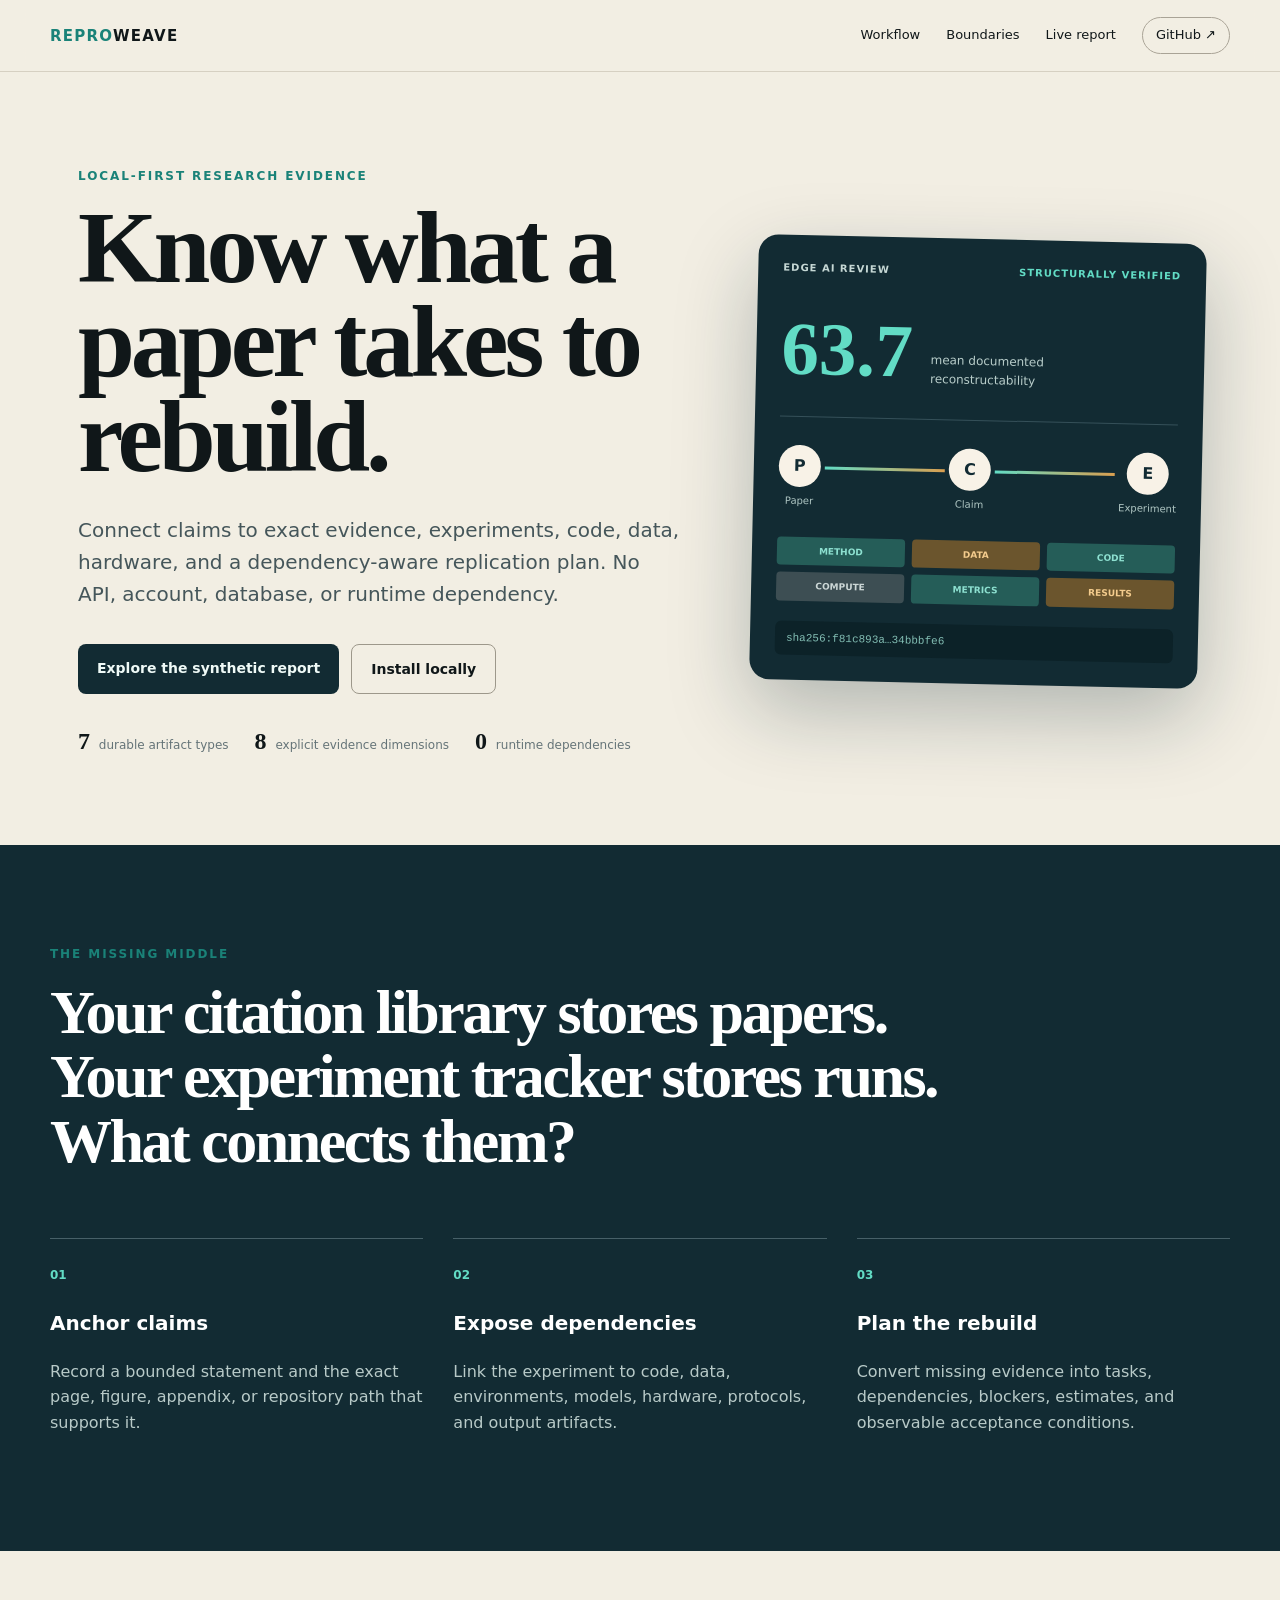
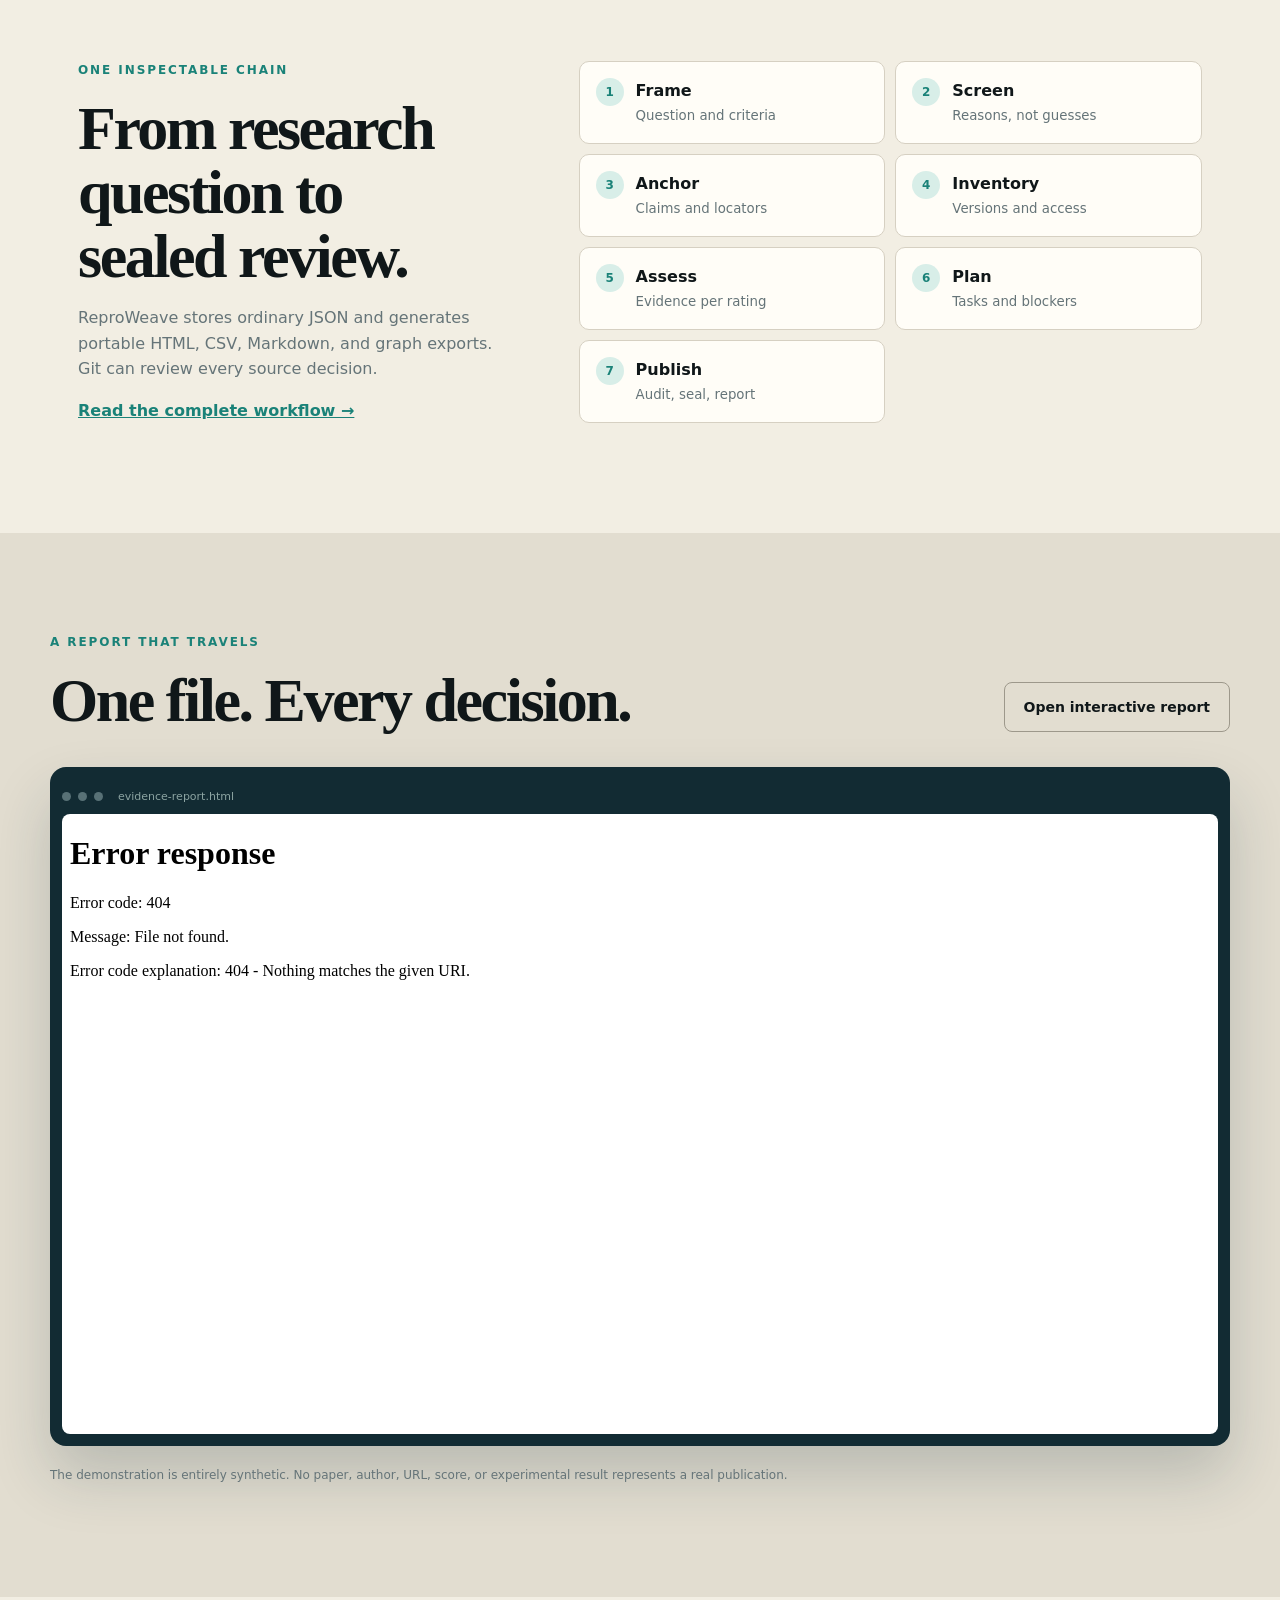
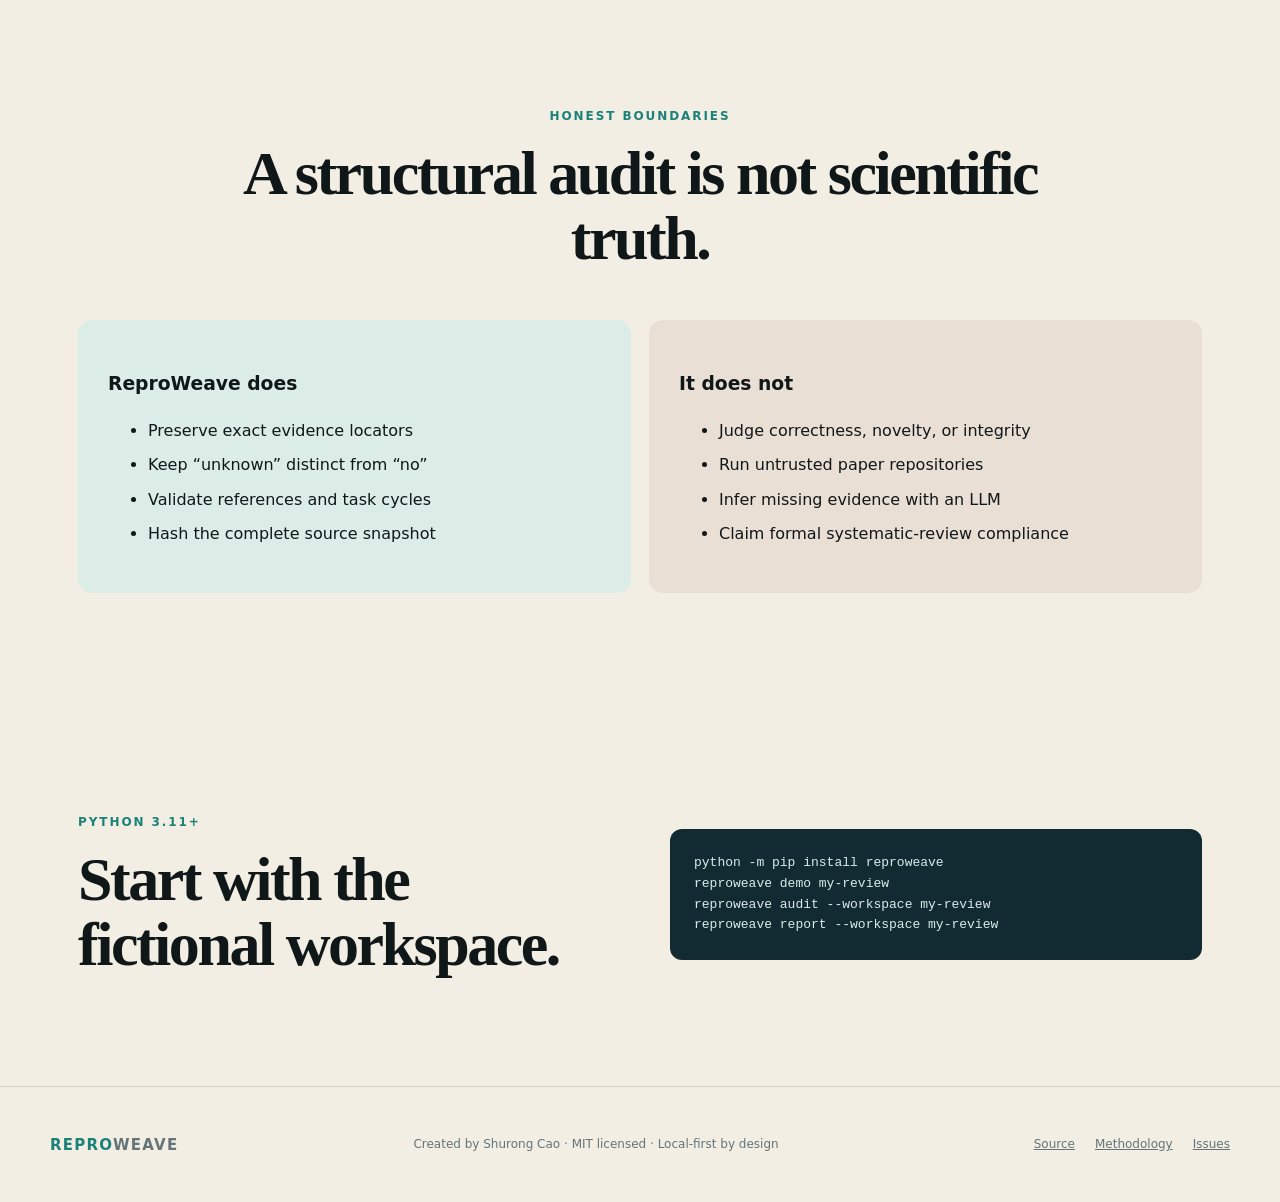
==== site/index.html @ 66b80531 "feat: launch auditable paper-to-replication toolkit" ====
<!doctype html>
<html lang="en">
<head>
  <meta charset="utf-8">
  <meta name="viewport" content="width=device-width, initial-scale=1">
  <meta name="description" content="ReproWeave turns engineering and AI papers into auditable evidence maps and executable replication plans, locally and without an API.">
  <meta property="og:title" content="ReproWeave">
  <meta property="og:description" content="From saved papers to reviewable replication decisions.">
  <meta property="og:type" content="website">
  <meta property="og:url" content="https://caoshurong.github.io/reproweave/">
  <title>ReproWeave · Auditable paper-to-replication workflows</title>
  <link rel="stylesheet" href="styles.css">
</head>
<body>
  <header class="nav">
    <a class="logo" href="#"><span>REPRO</span>WEAVE</a>
    <nav>
      <a href="#workflow">Workflow</a>
      <a href="#boundary">Boundaries</a>
      <a href="demo/evidence-report.html">Live report</a>
      <a class="nav-cta" href="https://github.com/CAOShurong/reproweave">GitHub ↗</a>
    </nav>
  </header>
  <main>
    <section class="hero">
      <div class="hero-copy">
        <p class="eyebrow">Local-first research evidence</p>
        <h1>Know what a paper takes to rebuild.</h1>
        <p class="lede">Connect claims to exact evidence, experiments, code, data, hardware, and a
        dependency-aware replication plan. No API, account, database, or runtime dependency.</p>
        <div class="actions">
          <a class="button primary" href="demo/evidence-report.html">Explore the synthetic report</a>
          <a class="button secondary" href="https://github.com/CAOShurong/reproweave#quick-start">Install locally</a>
        </div>
        <div class="facts">
          <span><b>7</b> durable artifact types</span>
          <span><b>8</b> explicit evidence dimensions</span>
          <span><b>0</b> runtime dependencies</span>
        </div>
      </div>
      <div class="weave-card" aria-label="Evidence graph illustration">
        <div class="card-top"><span>EDGE AI REVIEW</span><i>STRUCTURALLY VERIFIED</i></div>
        <div class="score-row"><strong>63.7</strong><span>mean documented<br>reconstructability</span></div>
        <div class="thread">
          <div><b>P</b><span>Paper</span></div><em></em>
          <div><b>C</b><span>Claim</span></div><em></em>
          <div><b>E</b><span>Experiment</span></div>
        </div>
        <div class="mini-grid">
          <span class="yes">METHOD</span><span class="partial">DATA</span>
          <span class="yes">CODE</span><span class="unknown">COMPUTE</span>
          <span class="yes">METRICS</span><span class="partial">RESULTS</span>
        </div>
        <div class="seal">sha256:f81c893a…34bbbfe6</div>
      </div>
    </section>

    <section class="problem">
      <p class="eyebrow">The missing middle</p>
      <h2>Your citation library stores papers. Your experiment tracker stores runs. What connects them?</h2>
      <div class="problem-grid">
        <article><span>01</span><h3>Anchor claims</h3><p>Record a bounded statement and the exact
        page, figure, appendix, or repository path that supports it.</p></article>
        <article><span>02</span><h3>Expose dependencies</h3><p>Link the experiment to code, data,
        environments, models, hardware, protocols, and output artifacts.</p></article>
        <article><span>03</span><h3>Plan the rebuild</h3><p>Convert missing evidence into tasks,
        dependencies, blockers, estimates, and observable acceptance conditions.</p></article>
      </div>
    </section>

    <section id="workflow" class="workflow">
      <div>
        <p class="eyebrow">One inspectable chain</p>
        <h2>From research question to sealed review.</h2>
        <p>ReproWeave stores ordinary JSON and generates portable HTML, CSV, Markdown, and graph
        exports. Git can review every source decision.</p>
        <a class="text-link" href="https://github.com/CAOShurong/reproweave/blob/main/docs/workflow.md">Read the complete workflow →</a>
      </div>
      <ol>
        <li><span>1</span><b>Frame</b><small>Question and criteria</small></li>
        <li><span>2</span><b>Screen</b><small>Reasons, not guesses</small></li>
        <li><span>3</span><b>Anchor</b><small>Claims and locators</small></li>
        <li><span>4</span><b>Inventory</b><small>Versions and access</small></li>
        <li><span>5</span><b>Assess</b><small>Evidence per rating</small></li>
        <li><span>6</span><b>Plan</b><small>Tasks and blockers</small></li>
        <li><span>7</span><b>Publish</b><small>Audit, seal, report</small></li>
      </ol>
    </section>

    <section class="report-preview">
      <div class="preview-head">
        <div><p class="eyebrow">A report that travels</p><h2>One file. Every decision.</h2></div>
        <a class="button secondary" href="demo/evidence-report.html">Open interactive report</a>
      </div>
      <div class="preview-window">
        <div class="window-bar"><i></i><i></i><i></i><span>evidence-report.html</span></div>
        <iframe src="demo/evidence-report.html" title="ReproWeave synthetic evidence report" loading="lazy"></iframe>
      </div>
      <p class="synthetic">The demonstration is entirely synthetic. No paper, author, URL, score,
      or experimental result represents a real publication.</p>
    </section>

    <section id="boundary" class="boundary">
      <p class="eyebrow">Honest boundaries</p>
      <h2>A structural audit is not scientific truth.</h2>
      <div class="boundary-grid">
        <div class="does">
          <h3>ReproWeave does</h3>
          <ul>
            <li>Preserve exact evidence locators</li>
            <li>Keep “unknown” distinct from “no”</li>
            <li>Validate references and task cycles</li>
            <li>Hash the complete source snapshot</li>
          </ul>
        </div>
        <div class="does-not">
          <h3>It does not</h3>
          <ul>
            <li>Judge correctness, novelty, or integrity</li>
            <li>Run untrusted paper repositories</li>
            <li>Infer missing evidence with an LLM</li>
            <li>Claim formal systematic-review compliance</li>
          </ul>
        </div>
      </div>
    </section>

    <section class="install">
      <div><p class="eyebrow">Python 3.11+</p><h2>Start with the fictional workspace.</h2></div>
      <pre><code>python -m pip install reproweave
reproweave demo my-review
reproweave audit --workspace my-review
reproweave report --workspace my-review</code></pre>
    </section>
  </main>
  <footer>
    <div class="logo"><span>REPRO</span>WEAVE</div>
    <p>Created by Shurong Cao · MIT licensed · Local-first by design</p>
    <div><a href="https://github.com/CAOShurong/reproweave">Source</a><a href="https://github.com/CAOShurong/reproweave/blob/main/docs/methodology.md">Methodology</a><a href="https://github.com/CAOShurong/reproweave/issues">Issues</a></div>
  </footer>
</body>
</html>
---- site/styles.css ----
:root {
  --ink: #101719;
  --navy: #122b33;
  --teal: #1a8278;
  --mint: #62dcc5;
  --paper: #f2eee3;
  --panel: #fffdf7;
  --amber: #d99f50;
  --muted: #657478;
  --line: #d6d0c2;
}

* { box-sizing: border-box; }
html { scroll-behavior: smooth; }
body { margin: 0; color: var(--ink); background: var(--paper); font: 16px/1.6 Inter, ui-sans-serif, system-ui, -apple-system, Segoe UI, sans-serif; }
a { color: inherit; }
.nav { height: 72px; padding: 0 max(28px, calc((100vw - 1180px) / 2)); display: flex; align-items: center; justify-content: space-between; border-bottom: 1px solid var(--line); background: rgba(242,238,227,.92); backdrop-filter: blur(12px); position: sticky; top: 0; z-index: 10; }
.logo { font-size: 15px; font-weight: 900; letter-spacing: .08em; text-decoration: none; }
.logo span { color: var(--teal); }
.nav nav { display: flex; gap: 26px; align-items: center; }
.nav nav a { font-size: 13px; text-decoration: none; }
.nav-cta { border: 1px solid #a9a396; border-radius: 99px; padding: 7px 13px; }
main { overflow: hidden; }
.hero { min-height: 700px; max-width: 1180px; margin: auto; padding: 95px 28px 90px; display: grid; grid-template-columns: 1.15fr .85fr; gap: 70px; align-items: center; }
.eyebrow { margin: 0 0 15px; color: var(--teal); font-size: 12px; font-weight: 900; letter-spacing: .16em; text-transform: uppercase; }
h1, h2 { font-family: Georgia, serif; letter-spacing: -.04em; }
h1 { font-size: clamp(60px, 8vw, 103px); line-height: .92; margin: 0 0 30px; }
h2 { font-size: clamp(38px, 5vw, 62px); line-height: 1.04; margin: 0; }
.lede { color: #45565a; font-size: 20px; max-width: 680px; }
.actions { display: flex; gap: 12px; margin: 34px 0; }
.button { display: inline-block; padding: 13px 19px; border-radius: 8px; text-decoration: none; font-weight: 800; font-size: 14px; }
.primary { background: var(--navy); color: #effaf7; }
.secondary { border: 1px solid #9d988b; }
.facts { display: flex; gap: 26px; color: var(--muted); font-size: 12px; }
.facts b { color: var(--ink); font: 700 24px Georgia, serif; margin-right: 5px; }
.weave-card { background: var(--navy); color: white; padding: 25px; border-radius: 20px; box-shadow: 0 30px 80px rgba(14,41,49,.28); transform: rotate(1.3deg); }
.card-top { display: flex; justify-content: space-between; font-size: 10px; font-weight: 900; letter-spacing: .1em; color: #c6d8d5; }
.card-top i { color: var(--mint); font-style: normal; }
.score-row { display: flex; align-items: end; gap: 18px; padding: 35px 0 30px; border-bottom: 1px solid #355059; }
.score-row strong { font: 700 75px/1 Georgia, serif; color: var(--mint); }
.score-row span { color: #b8cdca; font-size: 12px; }
.thread { display: flex; align-items: center; padding: 28px 0; }
.thread div { text-align: center; }
.thread b { width: 42px; height: 42px; border-radius: 50%; background: #f8f2e7; color: var(--navy); display: grid; place-items: center; margin: auto; }
.thread span { display: block; font-size: 10px; color: #afc6c3; margin-top: 6px; }
.thread em { height: 3px; flex: 1; background: linear-gradient(90deg, var(--mint), var(--amber)); margin: 0 4px 19px; }
.mini-grid { display: grid; grid-template-columns: repeat(3, 1fr); gap: 7px; }
.mini-grid span { padding: 7px; border-radius: 4px; text-align: center; font-size: 9px; font-weight: 900; }
.yes { background: #255d58; color: #8de0d0; }
.partial { background: #6b552d; color: #f4cc8d; }
.unknown { background: #3d4e53; color: #ccd7d6; }
.seal { margin-top: 20px; padding: 11px; background: #0c2228; border-radius: 6px; color: #83beb4; font: 11px ui-monospace, monospace; }
.problem { background: var(--navy); color: white; padding: 100px max(28px, calc((100vw - 1180px) / 2)); }
.problem h2 { max-width: 950px; }
.problem-grid { display: grid; grid-template-columns: repeat(3, 1fr); gap: 30px; margin-top: 65px; }
.problem article { border-top: 1px solid #476068; padding-top: 22px; }
.problem article span { color: var(--mint); font-size: 12px; font-weight: 900; }
.problem article h3 { font-size: 20px; }
.problem article p { color: #b8cac8; }
.workflow, .boundary, .install { max-width: 1180px; margin: auto; padding: 110px 28px; }
.workflow { display: grid; grid-template-columns: .8fr 1.2fr; gap: 85px; }
.workflow p:not(.eyebrow) { color: var(--muted); }
.text-link { color: var(--teal); font-weight: 800; }
.workflow ol { margin: 0; padding: 0; list-style: none; display: grid; grid-template-columns: 1fr 1fr; gap: 10px; }
.workflow li { display: grid; grid-template-columns: 40px 1fr; background: var(--panel); border: 1px solid var(--line); border-radius: 10px; padding: 16px; }
.workflow li span { grid-row: 1 / 3; width: 28px; height: 28px; border-radius: 50%; background: #d8eee8; color: var(--teal); display: grid; place-items: center; font-weight: 900; font-size: 12px; }
.workflow li small { color: var(--muted); }
.report-preview { padding: 100px max(28px, calc((100vw - 1180px) / 2)); background: #e2ddd0; }
.preview-head { display: flex; justify-content: space-between; align-items: end; margin-bottom: 35px; }
.preview-window { background: var(--navy); border-radius: 16px; padding: 12px; box-shadow: 0 30px 60px rgba(23,49,58,.2); }
.window-bar { height: 35px; display: flex; gap: 7px; align-items: center; color: #8ca4a2; font-size: 11px; }
.window-bar i { width: 9px; height: 9px; border-radius: 50%; background: #587176; }
.window-bar span { margin-left: 8px; }
iframe { display: block; width: 100%; height: 620px; border: 0; border-radius: 8px; background: white; }
.synthetic { color: var(--muted); font-size: 12px; margin-top: 20px; }
.boundary { text-align: center; }
.boundary h2 { max-width: 800px; margin: auto; }
.boundary-grid { display: grid; grid-template-columns: 1fr 1fr; gap: 18px; text-align: left; margin-top: 50px; }
.boundary-grid > div { border-radius: 14px; padding: 30px; }
.does { background: #dcece6; }
.does-not { background: #eadfd5; }
.boundary-grid li { margin: 9px 0; }
.install { display: grid; grid-template-columns: 1fr 1fr; gap: 60px; align-items: center; }
pre { margin: 0; padding: 24px; background: var(--navy); color: #d8ebe7; border-radius: 12px; overflow: auto; font-size: 13px; }
footer { padding: 36px max(28px, calc((100vw - 1180px) / 2)); border-top: 1px solid var(--line); display: flex; align-items: center; justify-content: space-between; color: var(--muted); font-size: 12px; }
footer a { margin-left: 20px; }

@media (max-width: 820px) {
  .nav nav a:not(.nav-cta) { display: none; }
  .hero, .workflow, .install { grid-template-columns: 1fr; }
  .hero { padding-top: 65px; }
  .problem-grid, .boundary-grid { grid-template-columns: 1fr; }
  .facts { flex-wrap: wrap; }
  .preview-head { display: block; }
  .preview-head .button { margin-top: 20px; }
  iframe { height: 480px; }
  footer { display: block; }
  footer div:last-child { margin-top: 15px; }
  footer a { margin: 0 20px 0 0; }
}

@media (prefers-reduced-motion: reduce) {
  html { scroll-behavior: auto; }
  .weave-card { transform: none; }
}
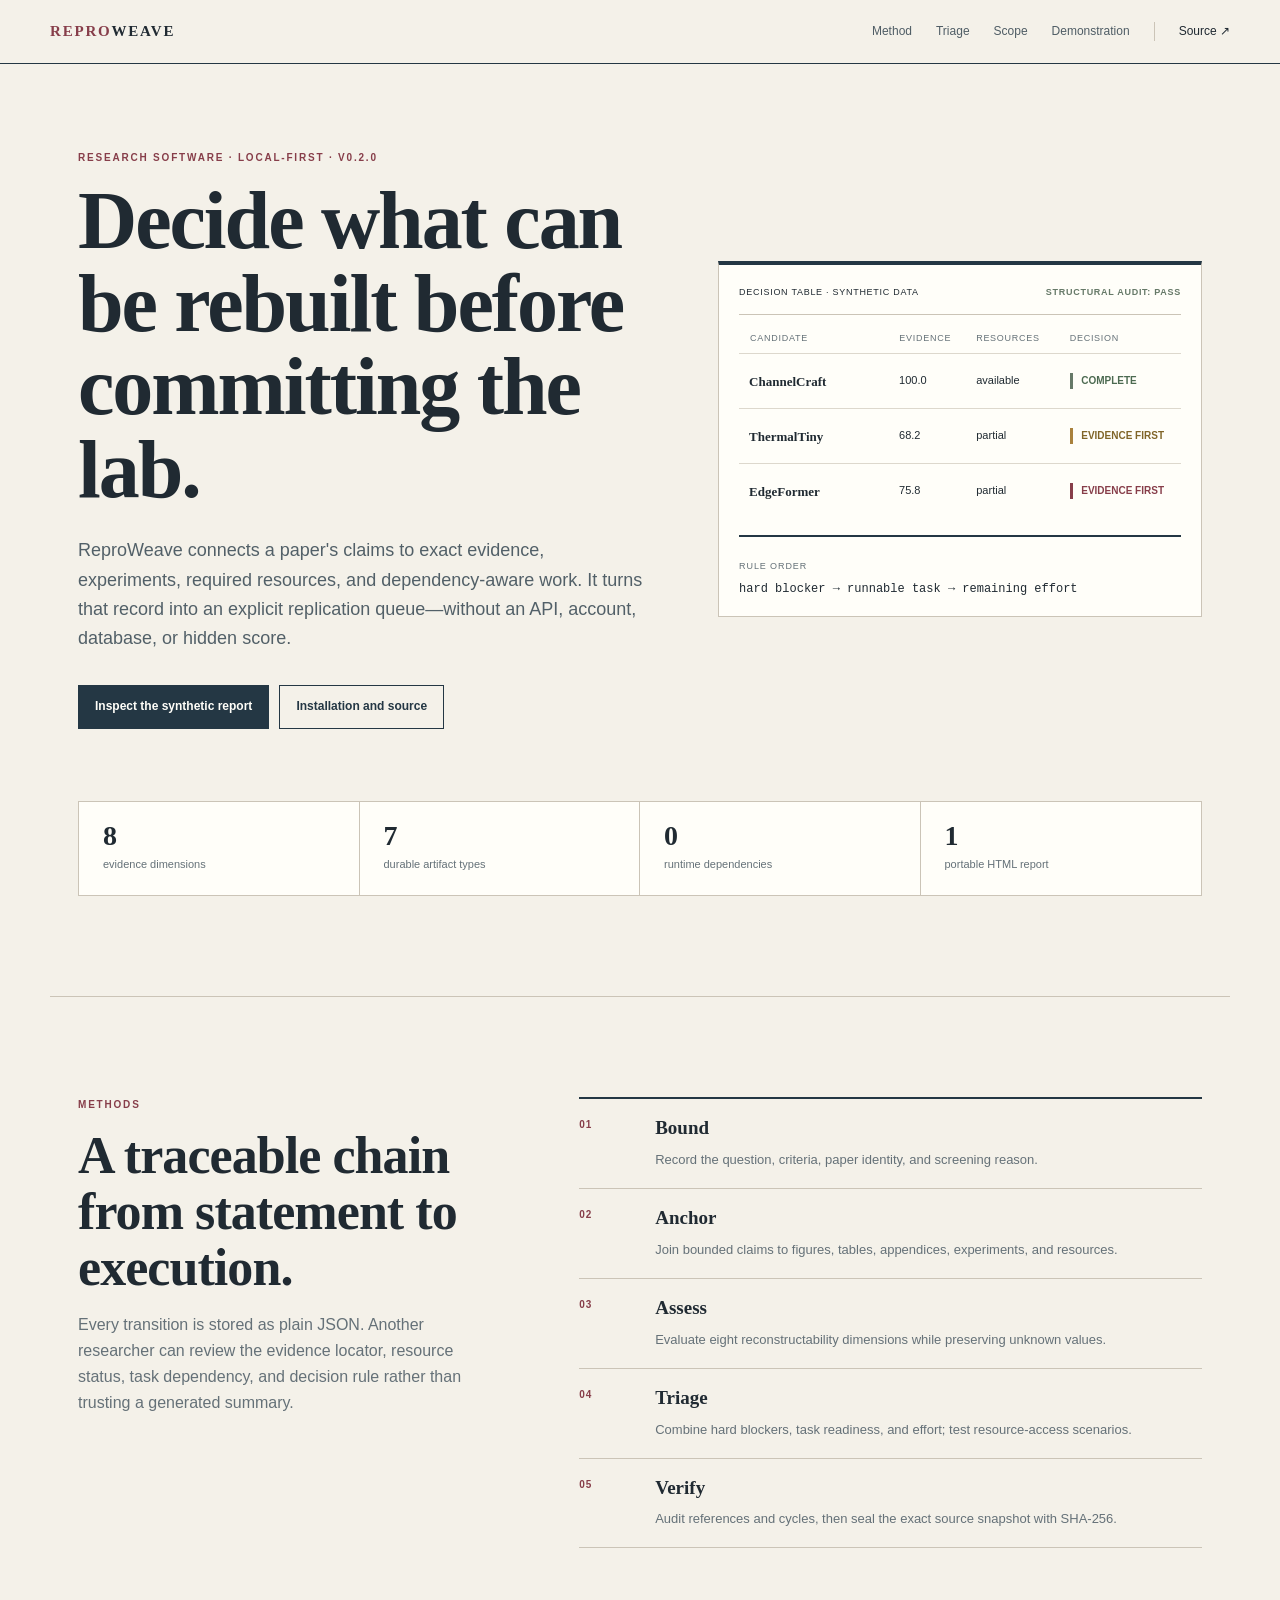
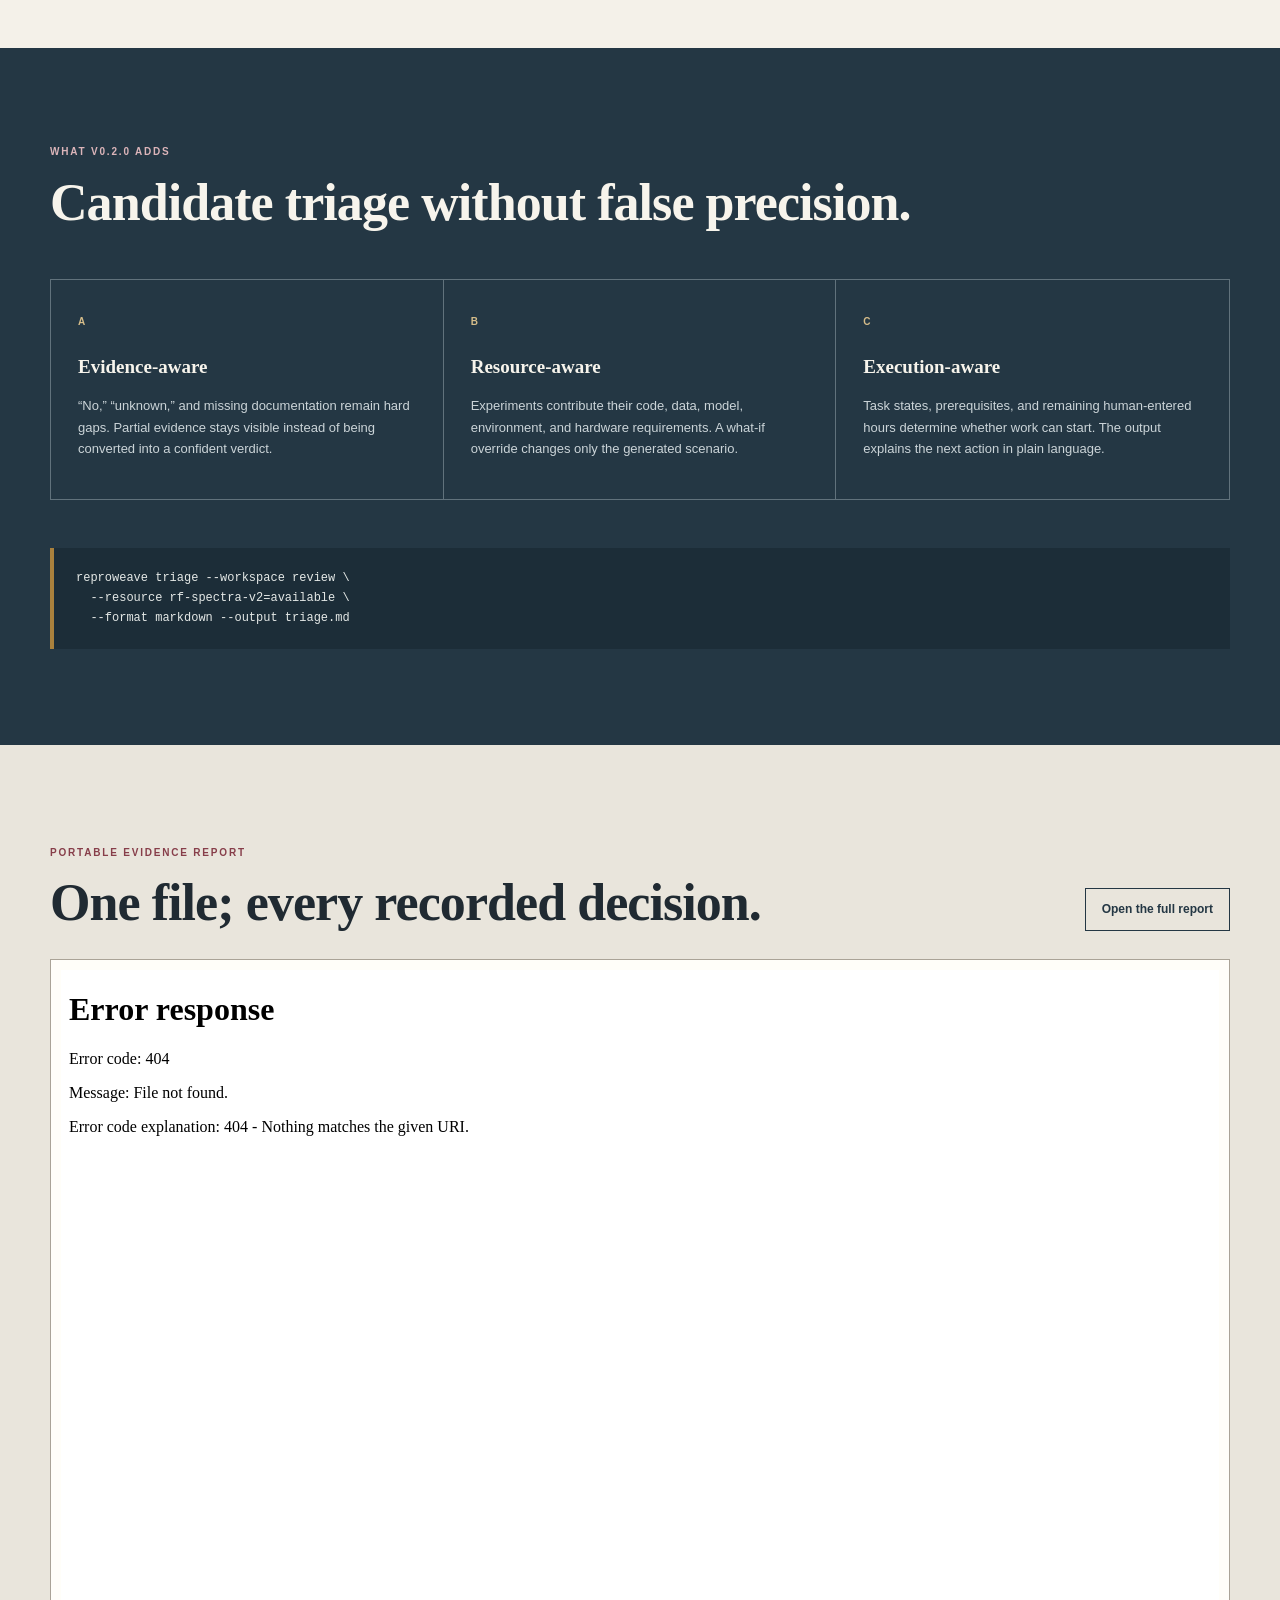
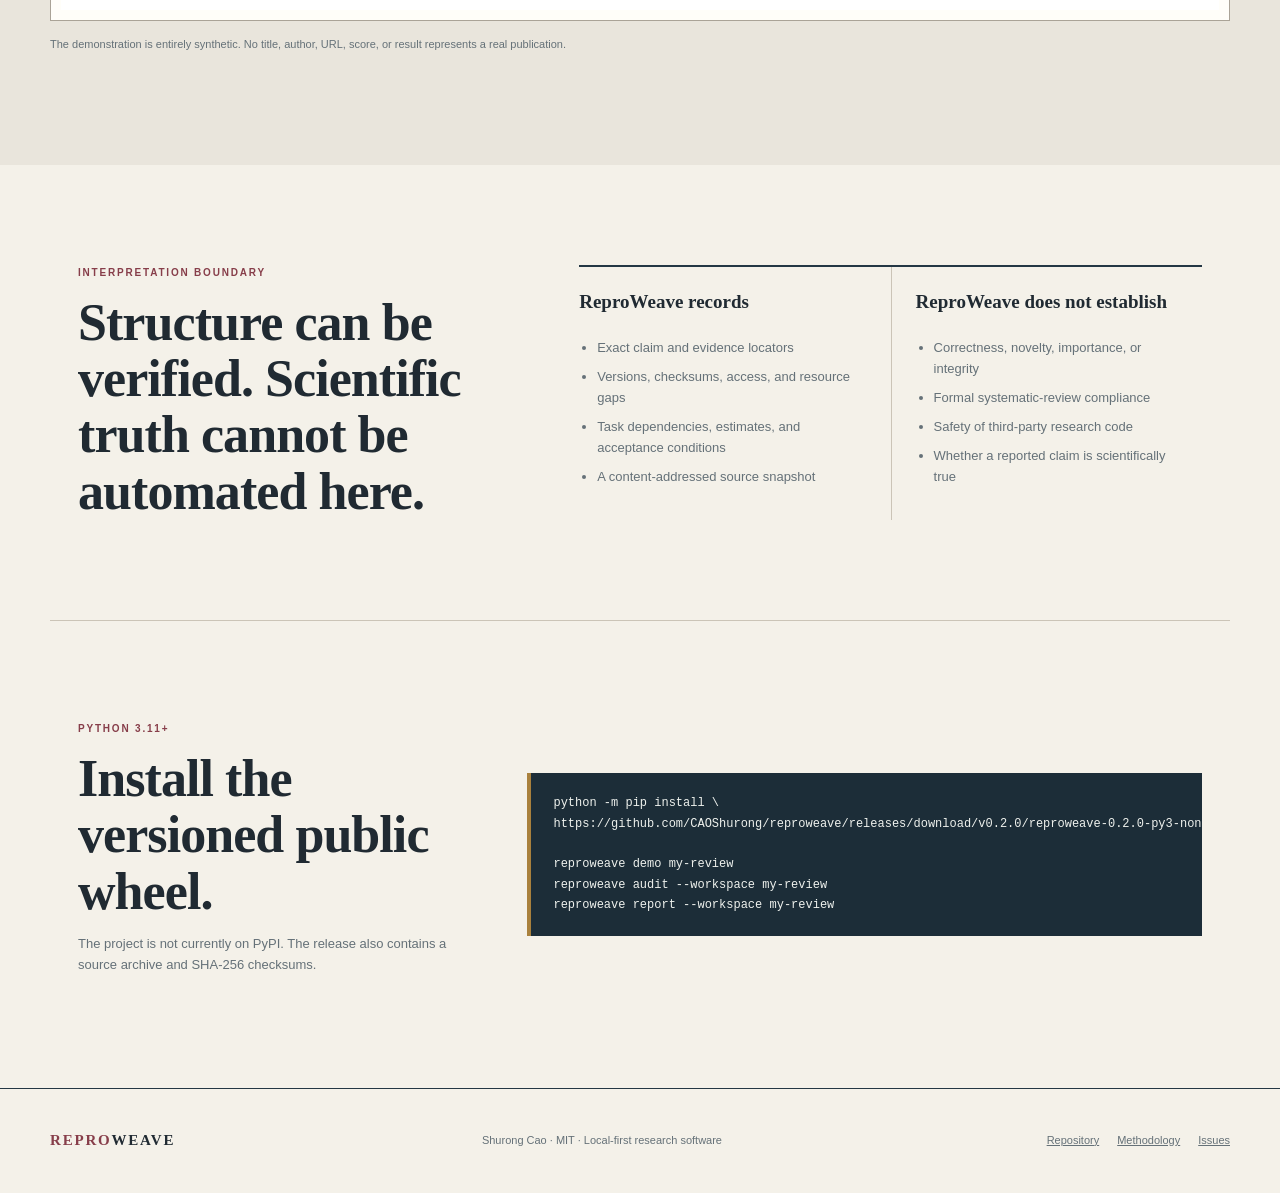
==== commit 16b397fb: "feat: add resource-aware replication triage" ====
--- a/site/index.html
+++ b/site/index.html
@@ -3,140 +3,168 @@
 <head>
   <meta charset="utf-8">
   <meta name="viewport" content="width=device-width, initial-scale=1">
-  <meta name="description" content="ReproWeave turns engineering and AI papers into auditable evidence maps and executable replication plans, locally and without an API.">
+  <meta name="description" content="ReproWeave turns selected engineering and AI papers into auditable replication decisions, locally and without an API.">
   <meta property="og:title" content="ReproWeave">
-  <meta property="og:description" content="From saved papers to reviewable replication decisions.">
+  <meta property="og:description" content="Decide what can be rebuilt before committing the lab.">
   <meta property="og:type" content="website">
   <meta property="og:url" content="https://caoshurong.github.io/reproweave/">
-  <title>ReproWeave · Auditable paper-to-replication workflows</title>
+  <title>ReproWeave · Evidence-to-execution for replication work</title>
   <link rel="stylesheet" href="styles.css">
 </head>
 <body>
   <header class="nav">
-    <a class="logo" href="#"><span>REPRO</span>WEAVE</a>
-    <nav>
-      <a href="#workflow">Workflow</a>
-      <a href="#boundary">Boundaries</a>
-      <a href="demo/evidence-report.html">Live report</a>
-      <a class="nav-cta" href="https://github.com/CAOShurong/reproweave">GitHub ↗</a>
+    <a class="wordmark" href="#"><span>REPRO</span>WEAVE</a>
+    <nav aria-label="Primary navigation">
+      <a href="#method">Method</a>
+      <a href="#triage">Triage</a>
+      <a href="#boundary">Scope</a>
+      <a href="demo/evidence-report.html">Demonstration</a>
+      <a class="source" href="https://github.com/CAOShurong/reproweave">Source ↗</a>
     </nav>
   </header>
+
   <main>
     <section class="hero">
       <div class="hero-copy">
-        <p class="eyebrow">Local-first research evidence</p>
-        <h1>Know what a paper takes to rebuild.</h1>
-        <p class="lede">Connect claims to exact evidence, experiments, code, data, hardware, and a
-        dependency-aware replication plan. No API, account, database, or runtime dependency.</p>
+        <p class="label">Research software · local-first · v0.2.0</p>
+        <h1>Decide what can be rebuilt before committing the lab.</h1>
+        <p class="lede">ReproWeave connects a paper's claims to exact evidence, experiments,
+        required resources, and dependency-aware work. It turns that record into an explicit
+        replication queue—without an API, account, database, or hidden score.</p>
         <div class="actions">
-          <a class="button primary" href="demo/evidence-report.html">Explore the synthetic report</a>
-          <a class="button secondary" href="https://github.com/CAOShurong/reproweave#quick-start">Install locally</a>
-        </div>
-        <div class="facts">
-          <span><b>7</b> durable artifact types</span>
-          <span><b>8</b> explicit evidence dimensions</span>
-          <span><b>0</b> runtime dependencies</span>
+          <a class="button primary" href="demo/evidence-report.html">Inspect the synthetic report</a>
+          <a class="button secondary" href="https://github.com/CAOShurong/reproweave#quick-start">Installation and source</a>
         </div>
       </div>
-      <div class="weave-card" aria-label="Evidence graph illustration">
-        <div class="card-top"><span>EDGE AI REVIEW</span><i>STRUCTURALLY VERIFIED</i></div>
-        <div class="score-row"><strong>63.7</strong><span>mean documented<br>reconstructability</span></div>
-        <div class="thread">
-          <div><b>P</b><span>Paper</span></div><em></em>
-          <div><b>C</b><span>Claim</span></div><em></em>
-          <div><b>E</b><span>Experiment</span></div>
+      <aside class="abstract" aria-label="Replication triage graphical abstract">
+        <div class="abstract-head"><span>DECISION TABLE · SYNTHETIC DATA</span><b>STRUCTURAL AUDIT: PASS</b></div>
+        <div class="column-labels"><span>Candidate</span><span>Evidence</span><span>Resources</span><span>Decision</span></div>
+        <div class="candidate ready"><strong>ChannelCraft</strong><span>100.0</span><span>available</span><b>complete</b></div>
+        <div class="candidate prepare"><strong>ThermalTiny</strong><span>68.2</span><span>partial</span><b>evidence first</b></div>
+        <div class="candidate blocked"><strong>EdgeFormer</strong><span>75.8</span><span>partial</span><b>evidence first</b></div>
+        <div class="abstract-note">
+          <span>Rule order</span>
+          <p>hard blocker → runnable task → remaining effort</p>
         </div>
-        <div class="mini-grid">
-          <span class="yes">METHOD</span><span class="partial">DATA</span>
-          <span class="yes">CODE</span><span class="unknown">COMPUTE</span>
-          <span class="yes">METRICS</span><span class="partial">RESULTS</span>
-        </div>
-        <div class="seal">sha256:f81c893a…34bbbfe6</div>
-      </div>
+      </aside>
     </section>
 
-    <section class="problem">
-      <p class="eyebrow">The missing middle</p>
-      <h2>Your citation library stores papers. Your experiment tracker stores runs. What connects them?</h2>
-      <div class="problem-grid">
-        <article><span>01</span><h3>Anchor claims</h3><p>Record a bounded statement and the exact
-        page, figure, appendix, or repository path that supports it.</p></article>
-        <article><span>02</span><h3>Expose dependencies</h3><p>Link the experiment to code, data,
-        environments, models, hardware, protocols, and output artifacts.</p></article>
-        <article><span>03</span><h3>Plan the rebuild</h3><p>Convert missing evidence into tasks,
-        dependencies, blockers, estimates, and observable acceptance conditions.</p></article>
-      </div>
+    <section class="facts" aria-label="Project facts">
+      <div><strong>8</strong><span>evidence dimensions</span></div>
+      <div><strong>7</strong><span>durable artifact types</span></div>
+      <div><strong>0</strong><span>runtime dependencies</span></div>
+      <div><strong>1</strong><span>portable HTML report</span></div>
     </section>
 
-    <section id="workflow" class="workflow">
-      <div>
-        <p class="eyebrow">One inspectable chain</p>
-        <h2>From research question to sealed review.</h2>
-        <p>ReproWeave stores ordinary JSON and generates portable HTML, CSV, Markdown, and graph
-        exports. Git can review every source decision.</p>
-        <a class="text-link" href="https://github.com/CAOShurong/reproweave/blob/main/docs/workflow.md">Read the complete workflow →</a>
+    <section id="method" class="method">
+      <div class="section-intro">
+        <p class="label">Methods</p>
+        <h2>A traceable chain from statement to execution.</h2>
+        <p>Every transition is stored as plain JSON. Another researcher can review the evidence
+        locator, resource status, task dependency, and decision rule rather than trusting a
+        generated summary.</p>
       </div>
-      <ol>
-        <li><span>1</span><b>Frame</b><small>Question and criteria</small></li>
-        <li><span>2</span><b>Screen</b><small>Reasons, not guesses</small></li>
-        <li><span>3</span><b>Anchor</b><small>Claims and locators</small></li>
-        <li><span>4</span><b>Inventory</b><small>Versions and access</small></li>
-        <li><span>5</span><b>Assess</b><small>Evidence per rating</small></li>
-        <li><span>6</span><b>Plan</b><small>Tasks and blockers</small></li>
-        <li><span>7</span><b>Publish</b><small>Audit, seal, report</small></li>
+      <ol class="protocol">
+        <li><span>01</span><div><h3>Bound</h3><p>Record the question, criteria, paper identity, and screening reason.</p></div></li>
+        <li><span>02</span><div><h3>Anchor</h3><p>Join bounded claims to figures, tables, appendices, experiments, and resources.</p></div></li>
+        <li><span>03</span><div><h3>Assess</h3><p>Evaluate eight reconstructability dimensions while preserving unknown values.</p></div></li>
+        <li><span>04</span><div><h3>Triage</h3><p>Combine hard blockers, task readiness, and effort; test resource-access scenarios.</p></div></li>
+        <li><span>05</span><div><h3>Verify</h3><p>Audit references and cycles, then seal the exact source snapshot with SHA-256.</p></div></li>
       </ol>
     </section>
 
-    <section class="report-preview">
-      <div class="preview-head">
-        <div><p class="eyebrow">A report that travels</p><h2>One file. Every decision.</h2></div>
-        <a class="button secondary" href="demo/evidence-report.html">Open interactive report</a>
+    <section id="triage" class="triage">
+      <div class="section-intro">
+        <p class="label">What v0.2.0 adds</p>
+        <h2>Candidate triage without false precision.</h2>
       </div>
-      <div class="preview-window">
-        <div class="window-bar"><i></i><i></i><i></i><span>evidence-report.html</span></div>
+      <div class="triage-grid">
+        <article>
+          <span>A</span>
+          <h3>Evidence-aware</h3>
+          <p>“No,” “unknown,” and missing documentation remain hard gaps. Partial evidence stays
+          visible instead of being converted into a confident verdict.</p>
+        </article>
+        <article>
+          <span>B</span>
+          <h3>Resource-aware</h3>
+          <p>Experiments contribute their code, data, model, environment, and hardware
+          requirements. A what-if override changes only the generated scenario.</p>
+        </article>
+        <article>
+          <span>C</span>
+          <h3>Execution-aware</h3>
+          <p>Task states, prerequisites, and remaining human-entered hours determine whether work
+          can start. The output explains the next action in plain language.</p>
+        </article>
+      </div>
+      <pre><code>reproweave triage --workspace review \
+  --resource rf-spectra-v2=available \
+  --format markdown --output triage.md</code></pre>
+    </section>
+
+    <section class="report">
+      <div class="report-head">
+        <div>
+          <p class="label">Portable evidence report</p>
+          <h2>One file; every recorded decision.</h2>
+        </div>
+        <a class="button secondary" href="demo/evidence-report.html">Open the full report</a>
+      </div>
+      <div class="report-frame">
         <iframe src="demo/evidence-report.html" title="ReproWeave synthetic evidence report" loading="lazy"></iframe>
       </div>
-      <p class="synthetic">The demonstration is entirely synthetic. No paper, author, URL, score,
-      or experimental result represents a real publication.</p>
+      <p class="note">The demonstration is entirely synthetic. No title, author, URL, score, or
+      result represents a real publication.</p>
     </section>
 
     <section id="boundary" class="boundary">
-      <p class="eyebrow">Honest boundaries</p>
-      <h2>A structural audit is not scientific truth.</h2>
+      <div class="section-intro">
+        <p class="label">Interpretation boundary</p>
+        <h2>Structure can be verified. Scientific truth cannot be automated here.</h2>
+      </div>
       <div class="boundary-grid">
-        <div class="does">
-          <h3>ReproWeave does</h3>
+        <div>
+          <h3>ReproWeave records</h3>
           <ul>
-            <li>Preserve exact evidence locators</li>
-            <li>Keep “unknown” distinct from “no”</li>
-            <li>Validate references and task cycles</li>
-            <li>Hash the complete source snapshot</li>
+            <li>Exact claim and evidence locators</li>
+            <li>Versions, checksums, access, and resource gaps</li>
+            <li>Task dependencies, estimates, and acceptance conditions</li>
+            <li>A content-addressed source snapshot</li>
           </ul>
         </div>
-        <div class="does-not">
-          <h3>It does not</h3>
+        <div>
+          <h3>ReproWeave does not establish</h3>
           <ul>
-            <li>Judge correctness, novelty, or integrity</li>
-            <li>Run untrusted paper repositories</li>
-            <li>Infer missing evidence with an LLM</li>
-            <li>Claim formal systematic-review compliance</li>
+            <li>Correctness, novelty, importance, or integrity</li>
+            <li>Formal systematic-review compliance</li>
+            <li>Safety of third-party research code</li>
+            <li>Whether a reported claim is scientifically true</li>
           </ul>
         </div>
       </div>
     </section>
 
     <section class="install">
-      <div><p class="eyebrow">Python 3.11+</p><h2>Start with the fictional workspace.</h2></div>
-      <pre><code>python -m pip install reproweave
+      <div>
+        <p class="label">Python 3.11+</p>
+        <h2>Install the versioned public wheel.</h2>
+        <p>The project is not currently on PyPI. The release also contains a source archive and
+        SHA-256 checksums.</p>
+      </div>
+      <pre><code>python -m pip install \
+https://github.com/CAOShurong/reproweave/releases/download/v0.2.0/reproweave-0.2.0-py3-none-any.whl
+
 reproweave demo my-review
 reproweave audit --workspace my-review
 reproweave report --workspace my-review</code></pre>
     </section>
   </main>
+
   <footer>
-    <div class="logo"><span>REPRO</span>WEAVE</div>
-    <p>Created by Shurong Cao · MIT licensed · Local-first by design</p>
-    <div><a href="https://github.com/CAOShurong/reproweave">Source</a><a href="https://github.com/CAOShurong/reproweave/blob/main/docs/methodology.md">Methodology</a><a href="https://github.com/CAOShurong/reproweave/issues">Issues</a></div>
+    <div class="wordmark"><span>REPRO</span>WEAVE</div>
+    <p>Shurong Cao · MIT · Local-first research software</p>
+    <div><a href="https://github.com/CAOShurong/reproweave">Repository</a><a href="https://github.com/CAOShurong/reproweave/blob/main/docs/methodology.md">Methodology</a><a href="https://github.com/CAOShurong/reproweave/issues">Issues</a></div>
   </footer>
 </body>
 </html>
--- a/site/styles.css
+++ b/site/styles.css
@@ -1,105 +1,199 @@
 :root {
-  --ink: #101719;
-  --navy: #122b33;
-  --teal: #1a8278;
-  --mint: #62dcc5;
-  --paper: #f2eee3;
-  --panel: #fffdf7;
-  --amber: #d99f50;
-  --muted: #657478;
-  --line: #d6d0c2;
+  --ink: #202a32;
+  --navy: #243744;
+  --burgundy: #873e4a;
+  --sage: #667968;
+  --blue: #60798a;
+  --gold: #a9813d;
+  --paper: #f4f1e9;
+  --panel: #fffef9;
+  --muted: #657178;
+  --line: #cbc4b7;
 }
 
 * { box-sizing: border-box; }
 html { scroll-behavior: smooth; }
-body { margin: 0; color: var(--ink); background: var(--paper); font: 16px/1.6 Inter, ui-sans-serif, system-ui, -apple-system, Segoe UI, sans-serif; }
+body {
+  margin: 0;
+  color: var(--ink);
+  background: var(--paper);
+  font: 16px/1.62 Arial, Helvetica, sans-serif;
+}
 a { color: inherit; }
-.nav { height: 72px; padding: 0 max(28px, calc((100vw - 1180px) / 2)); display: flex; align-items: center; justify-content: space-between; border-bottom: 1px solid var(--line); background: rgba(242,238,227,.92); backdrop-filter: blur(12px); position: sticky; top: 0; z-index: 10; }
-.logo { font-size: 15px; font-weight: 900; letter-spacing: .08em; text-decoration: none; }
-.logo span { color: var(--teal); }
-.nav nav { display: flex; gap: 26px; align-items: center; }
-.nav nav a { font-size: 13px; text-decoration: none; }
-.nav-cta { border: 1px solid #a9a396; border-radius: 99px; padding: 7px 13px; }
+.nav {
+  min-height: 64px;
+  padding: 0 max(28px, calc((100vw - 1180px) / 2));
+  display: flex;
+  align-items: center;
+  justify-content: space-between;
+  border-bottom: 1px solid var(--navy);
+  background: rgba(244, 241, 233, .95);
+  position: sticky;
+  top: 0;
+  z-index: 10;
+  backdrop-filter: blur(10px);
+}
+.wordmark {
+  color: var(--ink);
+  font: 700 15px Georgia, serif;
+  letter-spacing: .12em;
+  text-decoration: none;
+}
+.wordmark span { color: var(--burgundy); }
+.nav nav { display: flex; gap: 24px; align-items: center; }
+.nav nav a { color: #4f5d65; font-size: 12px; text-decoration: none; }
+.nav nav a:hover { color: var(--burgundy); }
+.nav .source { border-left: 1px solid var(--line); padding-left: 24px; color: var(--ink); }
 main { overflow: hidden; }
-.hero { min-height: 700px; max-width: 1180px; margin: auto; padding: 95px 28px 90px; display: grid; grid-template-columns: 1.15fr .85fr; gap: 70px; align-items: center; }
-.eyebrow { margin: 0 0 15px; color: var(--teal); font-size: 12px; font-weight: 900; letter-spacing: .16em; text-transform: uppercase; }
-h1, h2 { font-family: Georgia, serif; letter-spacing: -.04em; }
-h1 { font-size: clamp(60px, 8vw, 103px); line-height: .92; margin: 0 0 30px; }
-h2 { font-size: clamp(38px, 5vw, 62px); line-height: 1.04; margin: 0; }
-.lede { color: #45565a; font-size: 20px; max-width: 680px; }
-.actions { display: flex; gap: 12px; margin: 34px 0; }
-.button { display: inline-block; padding: 13px 19px; border-radius: 8px; text-decoration: none; font-weight: 800; font-size: 14px; }
-.primary { background: var(--navy); color: #effaf7; }
-.secondary { border: 1px solid #9d988b; }
-.facts { display: flex; gap: 26px; color: var(--muted); font-size: 12px; }
-.facts b { color: var(--ink); font: 700 24px Georgia, serif; margin-right: 5px; }
-.weave-card { background: var(--navy); color: white; padding: 25px; border-radius: 20px; box-shadow: 0 30px 80px rgba(14,41,49,.28); transform: rotate(1.3deg); }
-.card-top { display: flex; justify-content: space-between; font-size: 10px; font-weight: 900; letter-spacing: .1em; color: #c6d8d5; }
-.card-top i { color: var(--mint); font-style: normal; }
-.score-row { display: flex; align-items: end; gap: 18px; padding: 35px 0 30px; border-bottom: 1px solid #355059; }
-.score-row strong { font: 700 75px/1 Georgia, serif; color: var(--mint); }
-.score-row span { color: #b8cdca; font-size: 12px; }
-.thread { display: flex; align-items: center; padding: 28px 0; }
-.thread div { text-align: center; }
-.thread b { width: 42px; height: 42px; border-radius: 50%; background: #f8f2e7; color: var(--navy); display: grid; place-items: center; margin: auto; }
-.thread span { display: block; font-size: 10px; color: #afc6c3; margin-top: 6px; }
-.thread em { height: 3px; flex: 1; background: linear-gradient(90deg, var(--mint), var(--amber)); margin: 0 4px 19px; }
-.mini-grid { display: grid; grid-template-columns: repeat(3, 1fr); gap: 7px; }
-.mini-grid span { padding: 7px; border-radius: 4px; text-align: center; font-size: 9px; font-weight: 900; }
-.yes { background: #255d58; color: #8de0d0; }
-.partial { background: #6b552d; color: #f4cc8d; }
-.unknown { background: #3d4e53; color: #ccd7d6; }
-.seal { margin-top: 20px; padding: 11px; background: #0c2228; border-radius: 6px; color: #83beb4; font: 11px ui-monospace, monospace; }
-.problem { background: var(--navy); color: white; padding: 100px max(28px, calc((100vw - 1180px) / 2)); }
-.problem h2 { max-width: 950px; }
-.problem-grid { display: grid; grid-template-columns: repeat(3, 1fr); gap: 30px; margin-top: 65px; }
-.problem article { border-top: 1px solid #476068; padding-top: 22px; }
-.problem article span { color: var(--mint); font-size: 12px; font-weight: 900; }
-.problem article h3 { font-size: 20px; }
-.problem article p { color: #b8cac8; }
-.workflow, .boundary, .install { max-width: 1180px; margin: auto; padding: 110px 28px; }
-.workflow { display: grid; grid-template-columns: .8fr 1.2fr; gap: 85px; }
-.workflow p:not(.eyebrow) { color: var(--muted); }
-.text-link { color: var(--teal); font-weight: 800; }
-.workflow ol { margin: 0; padding: 0; list-style: none; display: grid; grid-template-columns: 1fr 1fr; gap: 10px; }
-.workflow li { display: grid; grid-template-columns: 40px 1fr; background: var(--panel); border: 1px solid var(--line); border-radius: 10px; padding: 16px; }
-.workflow li span { grid-row: 1 / 3; width: 28px; height: 28px; border-radius: 50%; background: #d8eee8; color: var(--teal); display: grid; place-items: center; font-weight: 900; font-size: 12px; }
-.workflow li small { color: var(--muted); }
-.report-preview { padding: 100px max(28px, calc((100vw - 1180px) / 2)); background: #e2ddd0; }
-.preview-head { display: flex; justify-content: space-between; align-items: end; margin-bottom: 35px; }
-.preview-window { background: var(--navy); border-radius: 16px; padding: 12px; box-shadow: 0 30px 60px rgba(23,49,58,.2); }
-.window-bar { height: 35px; display: flex; gap: 7px; align-items: center; color: #8ca4a2; font-size: 11px; }
-.window-bar i { width: 9px; height: 9px; border-radius: 50%; background: #587176; }
-.window-bar span { margin-left: 8px; }
-iframe { display: block; width: 100%; height: 620px; border: 0; border-radius: 8px; background: white; }
-.synthetic { color: var(--muted); font-size: 12px; margin-top: 20px; }
-.boundary { text-align: center; }
-.boundary h2 { max-width: 800px; margin: auto; }
-.boundary-grid { display: grid; grid-template-columns: 1fr 1fr; gap: 18px; text-align: left; margin-top: 50px; }
-.boundary-grid > div { border-radius: 14px; padding: 30px; }
-.does { background: #dcece6; }
-.does-not { background: #eadfd5; }
-.boundary-grid li { margin: 9px 0; }
-.install { display: grid; grid-template-columns: 1fr 1fr; gap: 60px; align-items: center; }
-pre { margin: 0; padding: 24px; background: var(--navy); color: #d8ebe7; border-radius: 12px; overflow: auto; font-size: 13px; }
-footer { padding: 36px max(28px, calc((100vw - 1180px) / 2)); border-top: 1px solid var(--line); display: flex; align-items: center; justify-content: space-between; color: var(--muted); font-size: 12px; }
-footer a { margin-left: 20px; }
+.hero {
+  max-width: 1180px;
+  margin: auto;
+  padding: 86px 28px 72px;
+  display: grid;
+  grid-template-columns: 1.08fr .92fr;
+  gap: 72px;
+  align-items: center;
+}
+.label {
+  margin: 0 0 14px;
+  color: var(--burgundy);
+  font-size: 10px;
+  font-weight: 700;
+  letter-spacing: .18em;
+  text-transform: uppercase;
+}
+h1, h2, h3 { font-family: Georgia, "Times New Roman", serif; }
+h1 {
+  margin: 0 0 25px;
+  max-width: 700px;
+  font-size: clamp(48px, 6.7vw, 82px);
+  line-height: 1.01;
+  letter-spacing: -.025em;
+  font-weight: 700;
+}
+h2 {
+  margin: 0;
+  font-size: clamp(34px, 4.6vw, 52px);
+  line-height: 1.08;
+  letter-spacing: -.018em;
+}
+h3 { font-size: 19px; }
+.lede { max-width: 670px; color: #526068; font-size: 18px; }
+.actions { display: flex; gap: 10px; margin-top: 32px; }
+.button {
+  display: inline-block;
+  padding: 11px 16px;
+  border: 1px solid var(--navy);
+  text-decoration: none;
+  font-size: 12px;
+  font-weight: 700;
+}
+.primary { background: var(--navy); color: #fffef9; }
+.secondary { background: transparent; color: var(--navy); }
+.abstract { border: 1px solid var(--line); border-top: 4px solid var(--navy); background: var(--panel); padding: 20px; }
+.abstract-head { display: flex; justify-content: space-between; gap: 14px; padding-bottom: 14px; border-bottom: 1px solid var(--line); font-size: 9px; letter-spacing: .08em; }
+.abstract-head b { color: var(--sage); }
+.column-labels, .candidate { display: grid; grid-template-columns: 1.25fr .6fr .75fr .9fr; gap: 10px; align-items: center; }
+.column-labels { padding: 16px 11px 8px; color: var(--muted); font-size: 9px; text-transform: uppercase; letter-spacing: .08em; }
+.candidate { min-height: 55px; padding: 10px; border-top: 1px solid #ddd8cd; font-size: 11px; }
+.candidate strong { font-family: Georgia, serif; font-size: 13px; }
+.candidate b { padding-left: 8px; border-left: 3px solid var(--blue); font-size: 10px; text-transform: uppercase; }
+.candidate.ready b { border-color: var(--sage); color: #4c6a51; }
+.candidate.prepare b { border-color: var(--gold); color: #806528; }
+.candidate.blocked b { border-color: var(--burgundy); color: var(--burgundy); }
+.abstract-note { margin-top: 17px; padding-top: 14px; border-top: 2px solid var(--navy); }
+.abstract-note span { color: var(--muted); font-size: 9px; text-transform: uppercase; letter-spacing: .1em; }
+.abstract-note p { margin: 5px 0 0; font: 12px monospace; }
+.facts {
+  max-width: 1124px;
+  margin: 0 auto 100px;
+  display: grid;
+  grid-template-columns: repeat(4, 1fr);
+  background: var(--panel);
+  border: 1px solid var(--line);
+}
+.facts div { padding: 20px 24px; border-right: 1px solid var(--line); }
+.facts div:last-child { border-right: 0; }
+.facts strong { display: block; font: 700 28px/1 Georgia, serif; }
+.facts span { color: var(--muted); font-size: 11px; }
+.method, .boundary, .install { max-width: 1180px; margin: auto; padding: 100px 28px; }
+.method { display: grid; grid-template-columns: .8fr 1.2fr; gap: 86px; border-top: 1px solid var(--line); }
+.section-intro > p:not(.label) { color: var(--muted); max-width: 560px; }
+.protocol { list-style: none; margin: 0; padding: 0; border-top: 2px solid var(--navy); }
+.protocol li { display: grid; grid-template-columns: 58px 1fr; gap: 18px; padding: 18px 0; border-bottom: 1px solid var(--line); }
+.protocol li > span { color: var(--burgundy); font-size: 10px; letter-spacing: .1em; font-weight: 700; }
+.protocol h3 { margin: -4px 0 5px; }
+.protocol p { margin: 0; color: var(--muted); font-size: 13px; }
+.triage { background: var(--navy); color: #f7f4ec; padding: 96px max(28px, calc((100vw - 1180px) / 2)); }
+.triage .label { color: #dcb5ba; }
+.triage-grid { display: grid; grid-template-columns: repeat(3, 1fr); gap: 0; margin: 48px 0; border: 1px solid #61727c; }
+.triage article { padding: 27px; border-right: 1px solid #61727c; }
+.triage article:last-child { border-right: 0; }
+.triage article > span { color: #d6bd8a; font-size: 10px; font-weight: 700; }
+.triage h3 { margin-bottom: 8px; }
+.triage article p { color: #cbd4d8; font-size: 13px; }
+pre {
+  margin: 0;
+  padding: 20px 22px;
+  border-left: 4px solid var(--gold);
+  background: #1c2d38;
+  color: #e4e8e6;
+  overflow: auto;
+  font-size: 12px;
+  line-height: 1.7;
+}
+.report { padding: 100px max(28px, calc((100vw - 1180px) / 2)); background: #e9e5dc; }
+.report-head { display: flex; justify-content: space-between; gap: 30px; align-items: end; margin-bottom: 28px; }
+.report-frame { padding: 10px; border: 1px solid #aaa397; background: var(--panel); }
+iframe { display: block; width: 100%; height: 640px; border: 0; background: white; }
+.note { color: var(--muted); font-size: 11px; margin-top: 15px; }
+.boundary { display: grid; grid-template-columns: .8fr 1.2fr; gap: 86px; }
+.boundary-grid { display: grid; grid-template-columns: 1fr 1fr; border-top: 2px solid var(--navy); }
+.boundary-grid > div { padding: 20px 24px 20px 0; }
+.boundary-grid > div + div { padding-left: 24px; border-left: 1px solid var(--line); }
+.boundary-grid h3 { margin-top: 0; }
+.boundary-grid ul { padding-left: 18px; color: var(--muted); font-size: 13px; }
+.boundary-grid li { margin: 8px 0; }
+.install {
+  display: grid;
+  grid-template-columns: .72fr 1.28fr;
+  gap: 70px;
+  align-items: center;
+  border-top: 1px solid var(--line);
+}
+.install p:not(.label) { color: var(--muted); font-size: 13px; }
+.install pre { color: #eef1ed; }
+footer {
+  padding: 32px max(28px, calc((100vw - 1180px) / 2));
+  border-top: 1px solid var(--navy);
+  display: flex;
+  align-items: center;
+  justify-content: space-between;
+  color: var(--muted);
+  font-size: 11px;
+}
+footer a { margin-left: 18px; }
 
-@media (max-width: 820px) {
-  .nav nav a:not(.nav-cta) { display: none; }
-  .hero, .workflow, .install { grid-template-columns: 1fr; }
-  .hero { padding-top: 65px; }
-  .problem-grid, .boundary-grid { grid-template-columns: 1fr; }
-  .facts { flex-wrap: wrap; }
-  .preview-head { display: block; }
-  .preview-head .button { margin-top: 20px; }
-  iframe { height: 480px; }
+@media (max-width: 860px) {
+  .nav nav a:not(.source) { display: none; }
+  .hero, .method, .boundary, .install { grid-template-columns: 1fr; gap: 48px; }
+  .hero { padding-top: 60px; }
+  .facts { grid-template-columns: 1fr 1fr; margin-left: 28px; margin-right: 28px; }
+  .facts div:nth-child(2) { border-right: 0; }
+  .facts div:nth-child(-n+2) { border-bottom: 1px solid var(--line); }
+  .triage-grid { grid-template-columns: 1fr; }
+  .triage article { border-right: 0; border-bottom: 1px solid #61727c; }
+  .triage article:last-child { border-bottom: 0; }
+  .report-head { display: block; }
+  .report-head .button { margin-top: 18px; }
+  .boundary-grid { grid-template-columns: 1fr; }
+  .boundary-grid > div + div { padding-left: 0; border-left: 0; border-top: 1px solid var(--line); }
+  iframe { height: 500px; }
   footer { display: block; }
-  footer div:last-child { margin-top: 15px; }
-  footer a { margin: 0 20px 0 0; }
+  footer div:last-child { margin-top: 12px; }
+  footer a { margin: 0 18px 0 0; }
 }
 
 @media (prefers-reduced-motion: reduce) {
   html { scroll-behavior: auto; }
-  .weave-card { transform: none; }
 }
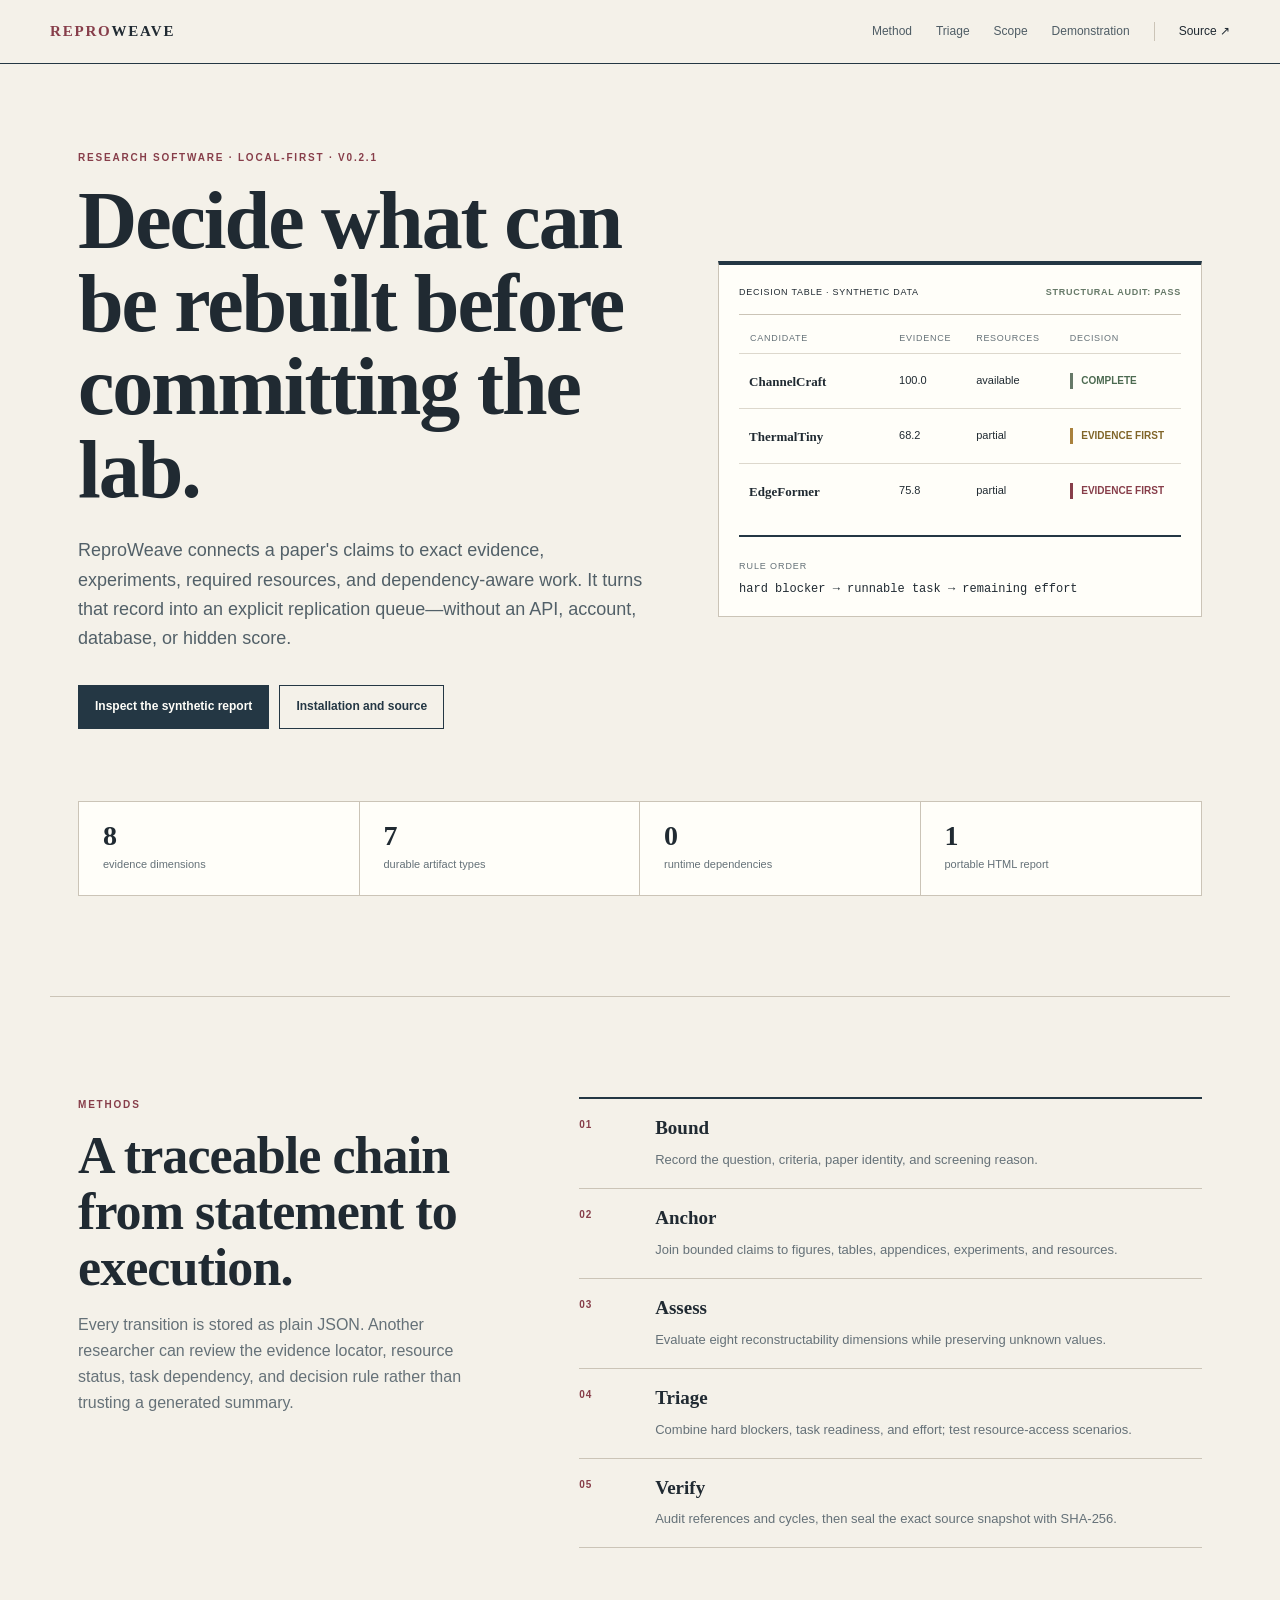
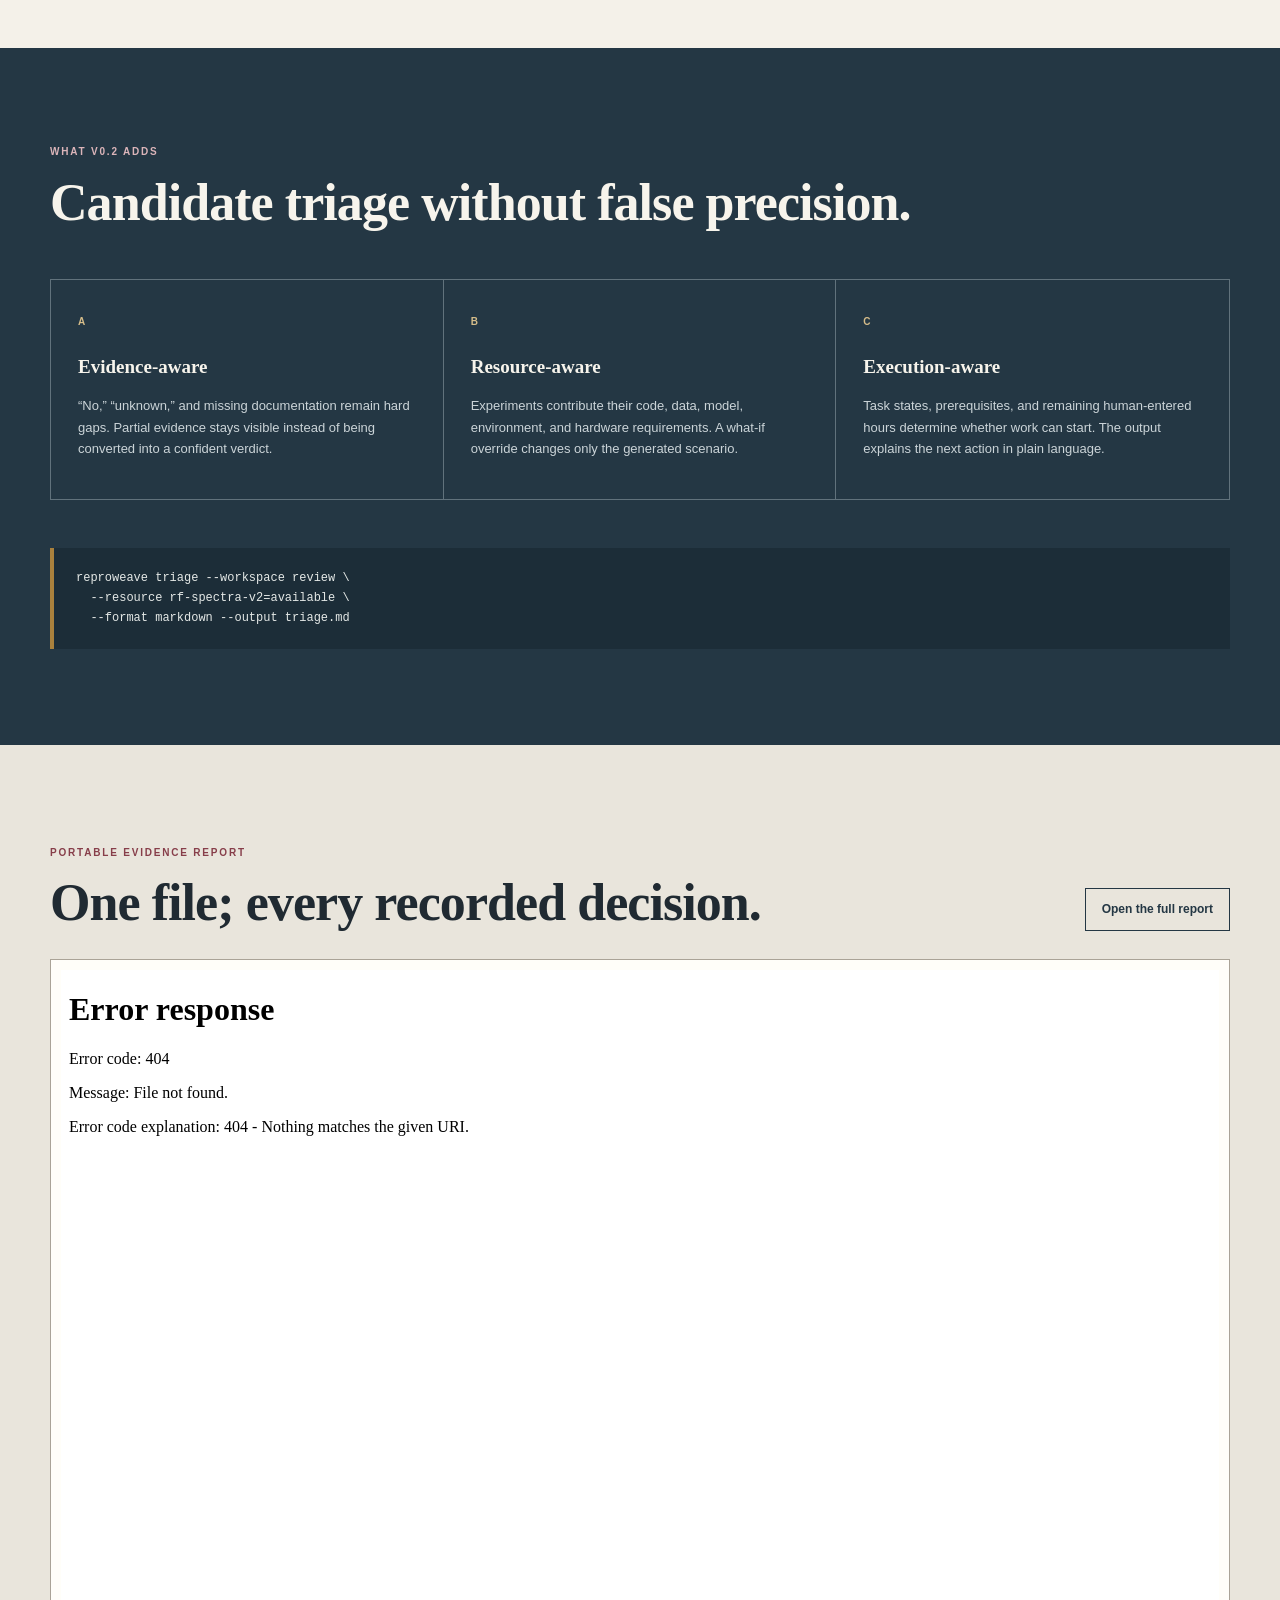
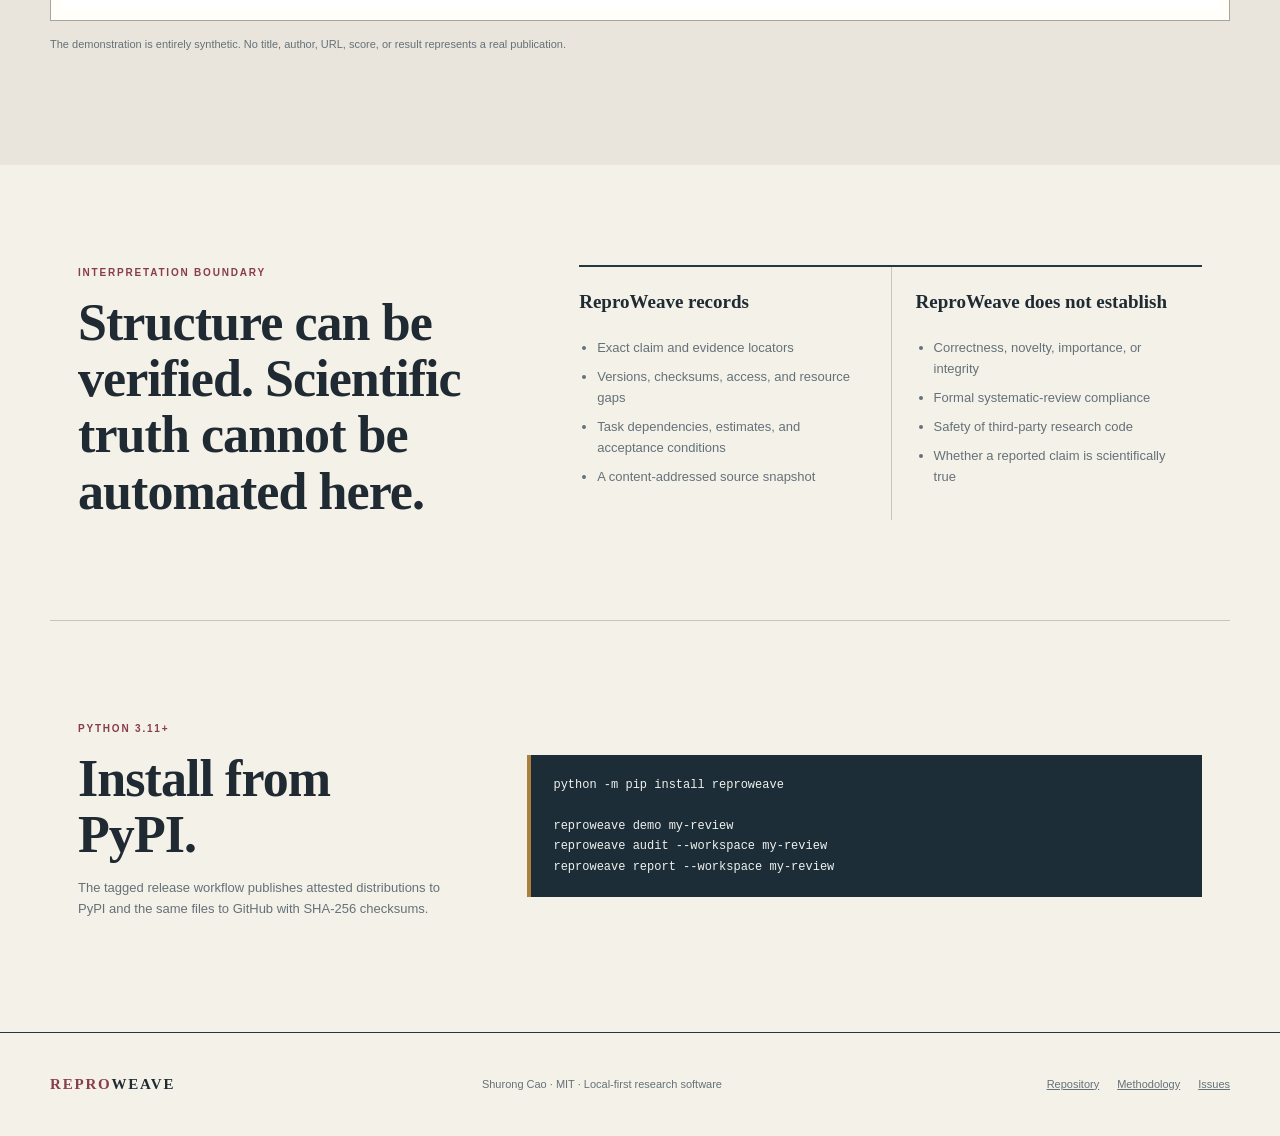
==== commit 3cca185e: "Prepare verified PyPI release 0.2.1" ====
--- a/site/index.html
+++ b/site/index.html
@@ -8,6 +8,8 @@
   <meta property="og:description" content="Decide what can be rebuilt before committing the lab.">
   <meta property="og:type" content="website">
   <meta property="og:url" content="https://caoshurong.github.io/reproweave/">
+  <meta property="og:image" content="https://caoshurong.github.io/reproweave/social-preview.png">
+  <meta name="twitter:card" content="summary_large_image">
   <title>ReproWeave · Evidence-to-execution for replication work</title>
   <link rel="stylesheet" href="styles.css">
 </head>
@@ -26,7 +28,7 @@
   <main>
     <section class="hero">
       <div class="hero-copy">
-        <p class="label">Research software · local-first · v0.2.0</p>
+        <p class="label">Research software · local-first · v0.2.1</p>
         <h1>Decide what can be rebuilt before committing the lab.</h1>
         <p class="lede">ReproWeave connects a paper's claims to exact evidence, experiments,
         required resources, and dependency-aware work. It turns that record into an explicit
@@ -75,7 +77,7 @@
 
     <section id="triage" class="triage">
       <div class="section-intro">
-        <p class="label">What v0.2.0 adds</p>
+        <p class="label">What v0.2 adds</p>
         <h2>Candidate triage without false precision.</h2>
       </div>
       <div class="triage-grid">
@@ -148,12 +150,11 @@
     <section class="install">
       <div>
         <p class="label">Python 3.11+</p>
-        <h2>Install the versioned public wheel.</h2>
-        <p>The project is not currently on PyPI. The release also contains a source archive and
-        SHA-256 checksums.</p>
+        <h2>Install from PyPI.</h2>
+        <p>The tagged release workflow publishes attested distributions to PyPI and the same files
+        to GitHub with SHA-256 checksums.</p>
       </div>
-      <pre><code>python -m pip install \
-https://github.com/CAOShurong/reproweave/releases/download/v0.2.0/reproweave-0.2.0-py3-none-any.whl
+      <pre><code>python -m pip install reproweave
 
 reproweave demo my-review
 reproweave audit --workspace my-review
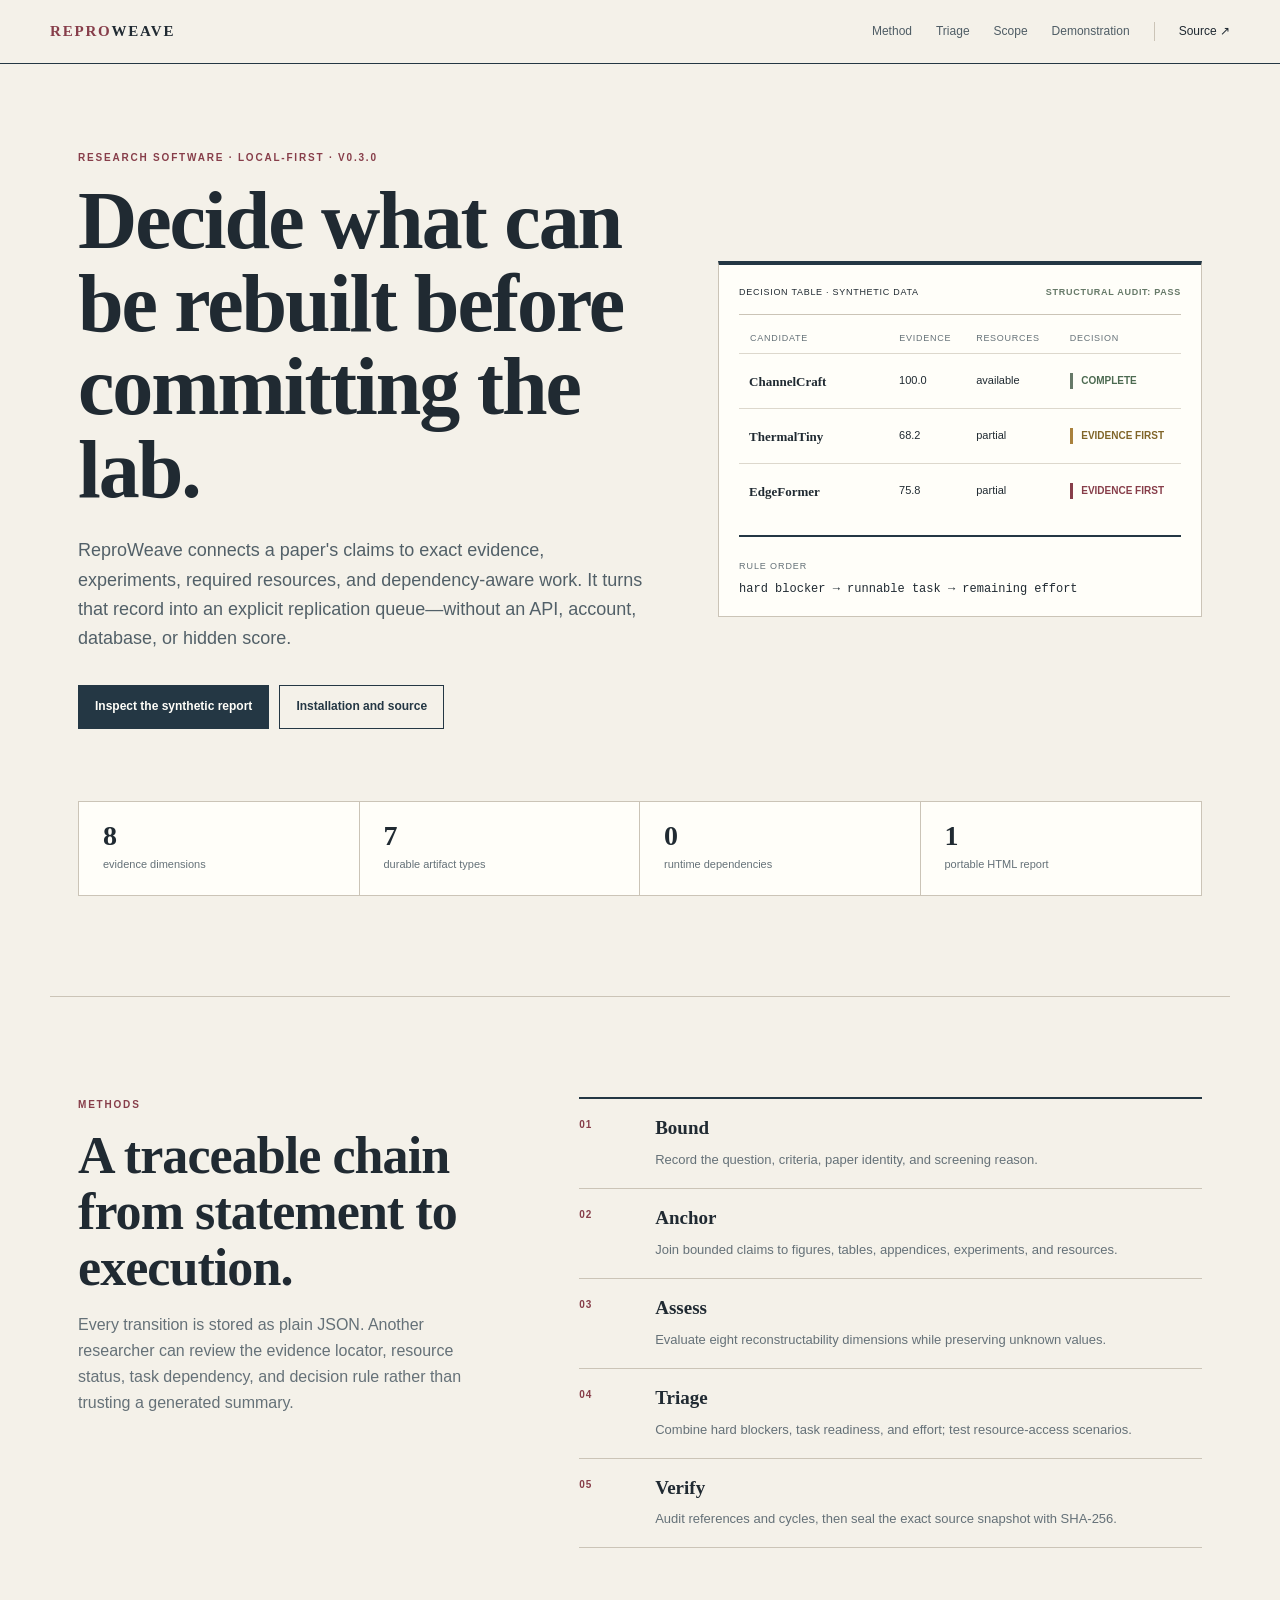
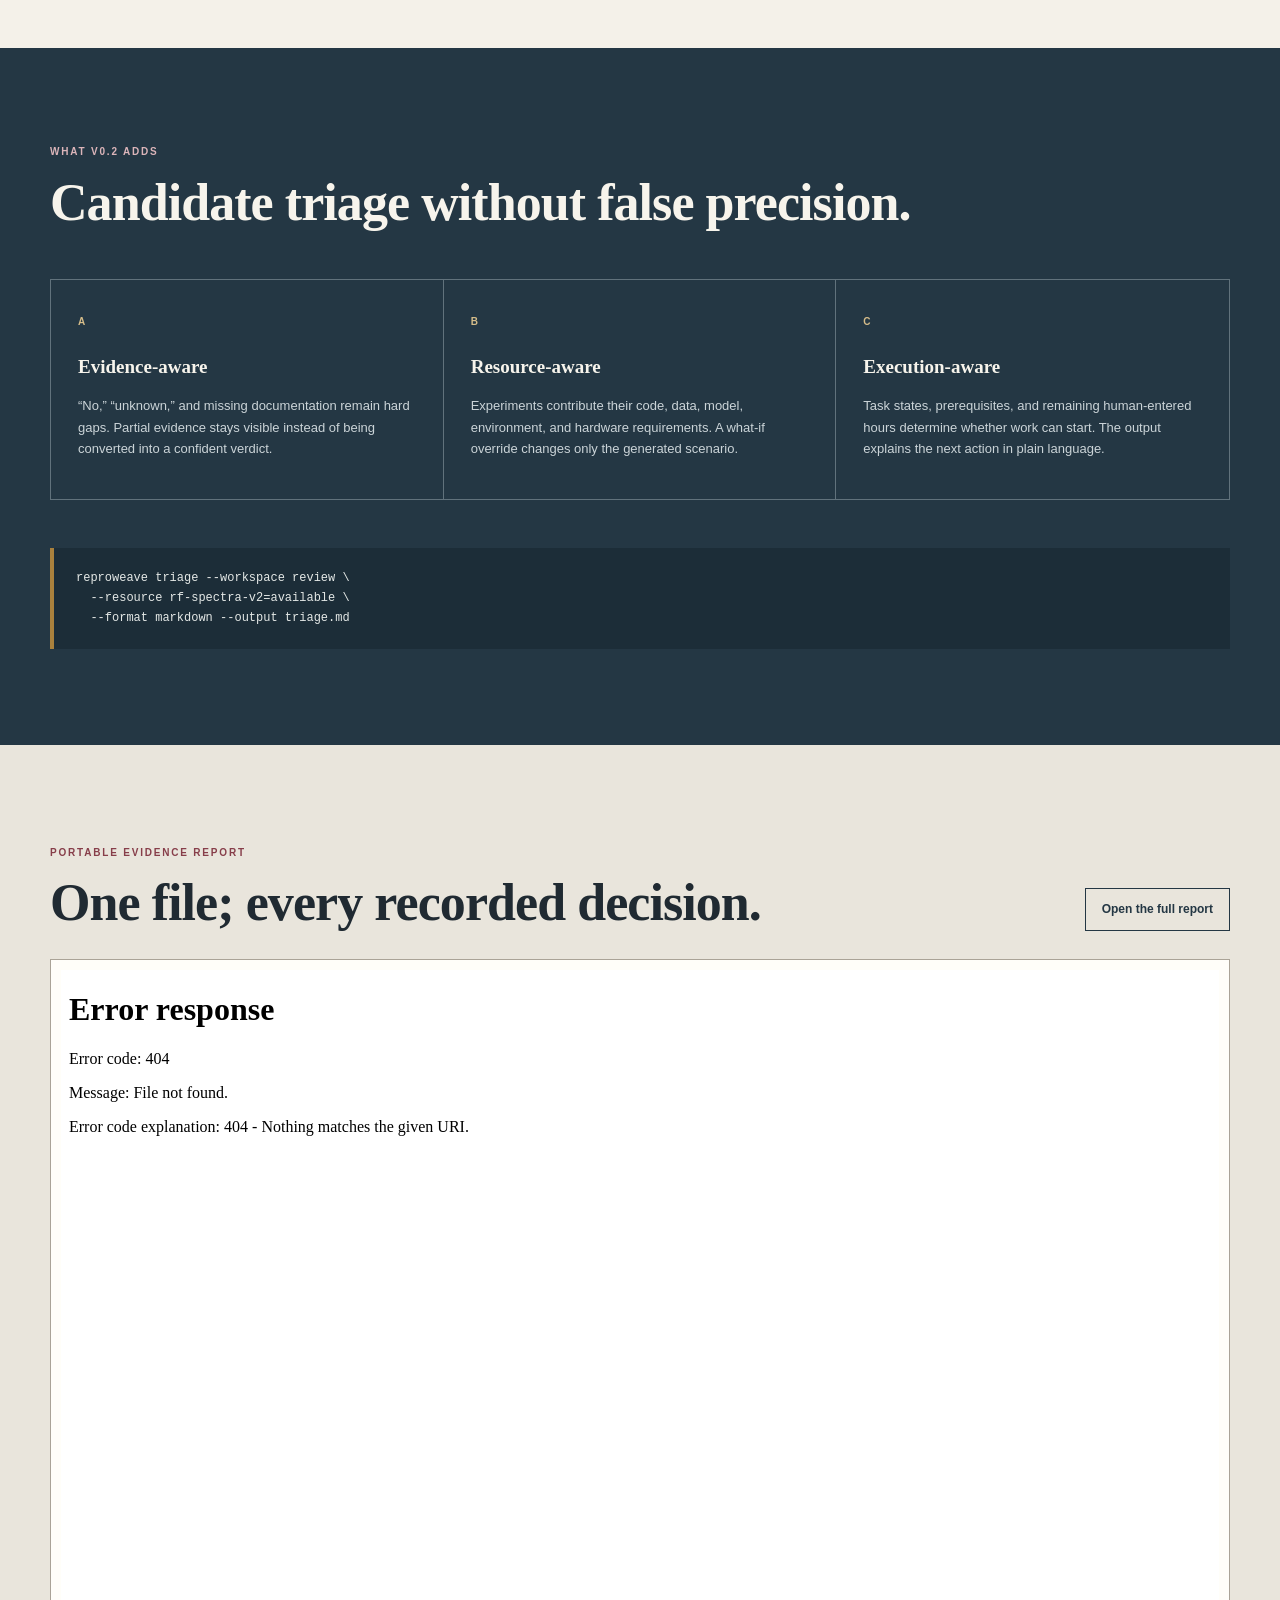
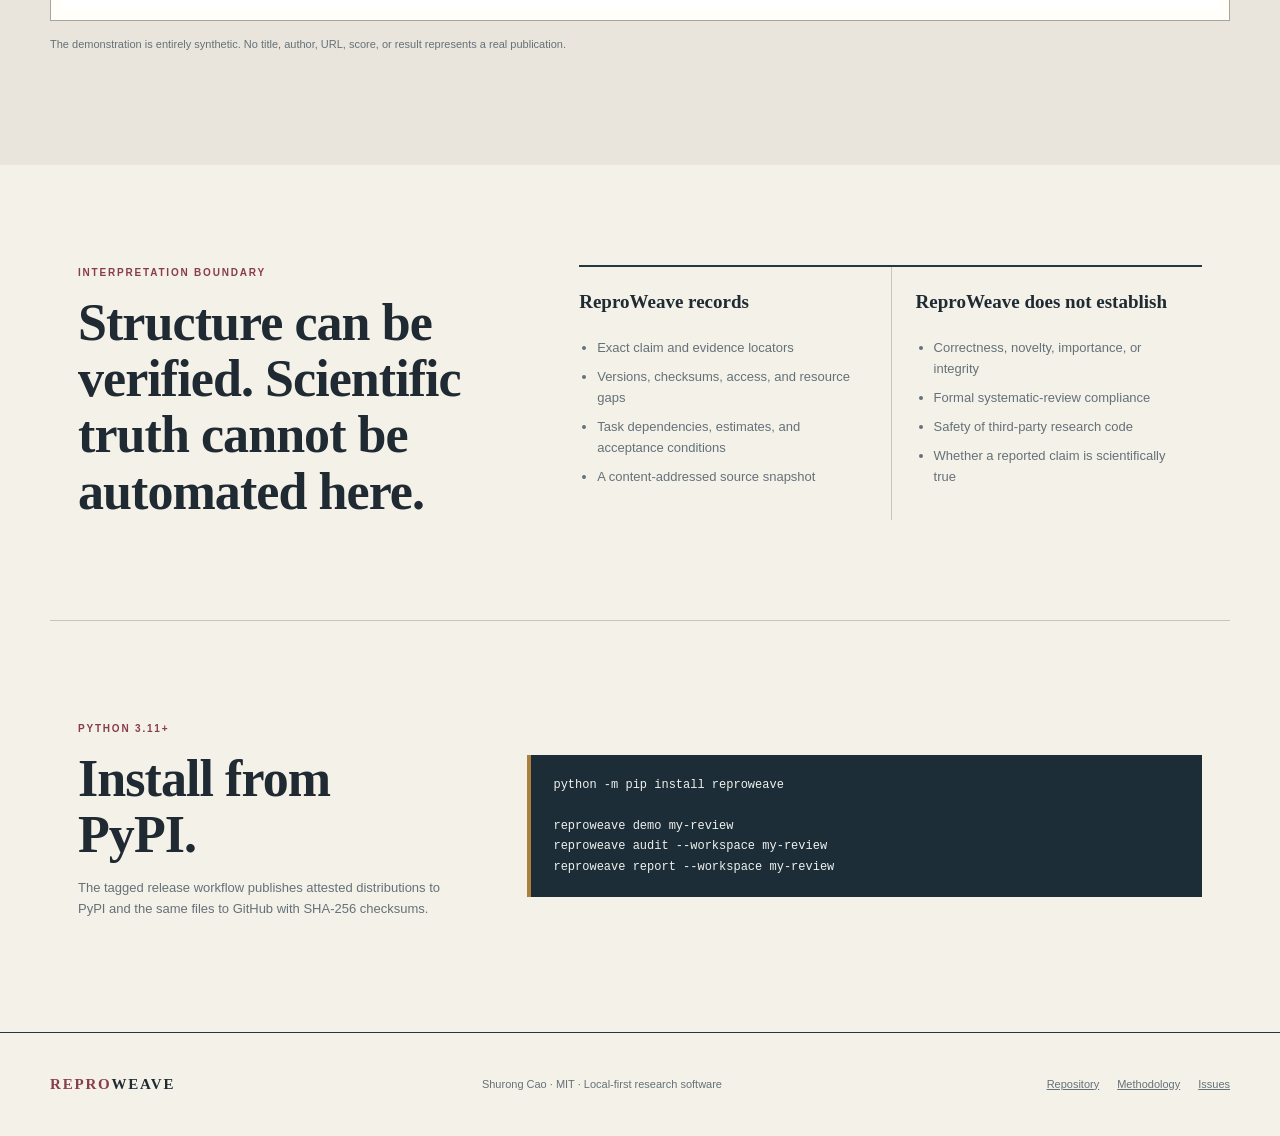
==== commit 2e7ef2b3: "feat: require explicit reviewer consensus" ====
--- a/site/index.html
+++ b/site/index.html
@@ -28,7 +28,7 @@
   <main>
     <section class="hero">
       <div class="hero-copy">
-        <p class="label">Research software · local-first · v0.2.1</p>
+        <p class="label">Research software · local-first · v0.3.0</p>
         <h1>Decide what can be rebuilt before committing the lab.</h1>
         <p class="lede">ReproWeave connects a paper's claims to exact evidence, experiments,
         required resources, and dependency-aware work. It turns that record into an explicit
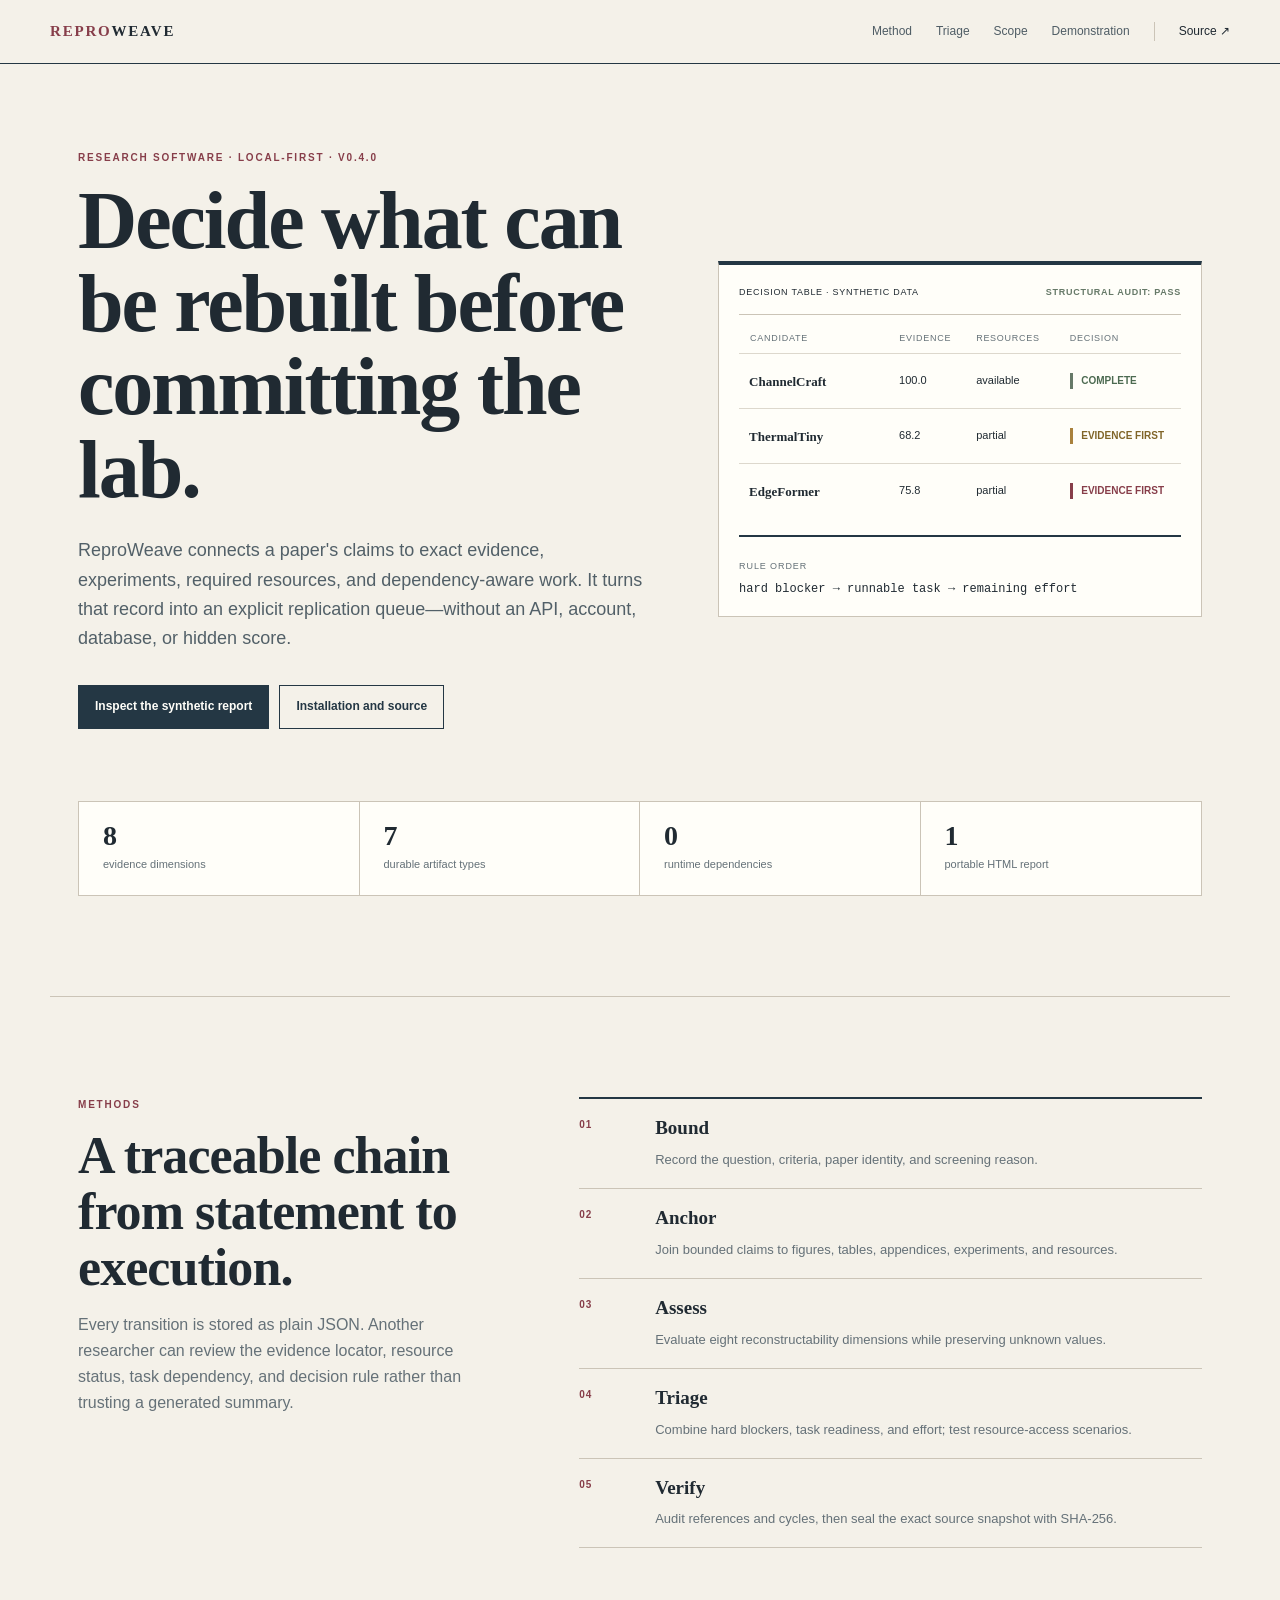
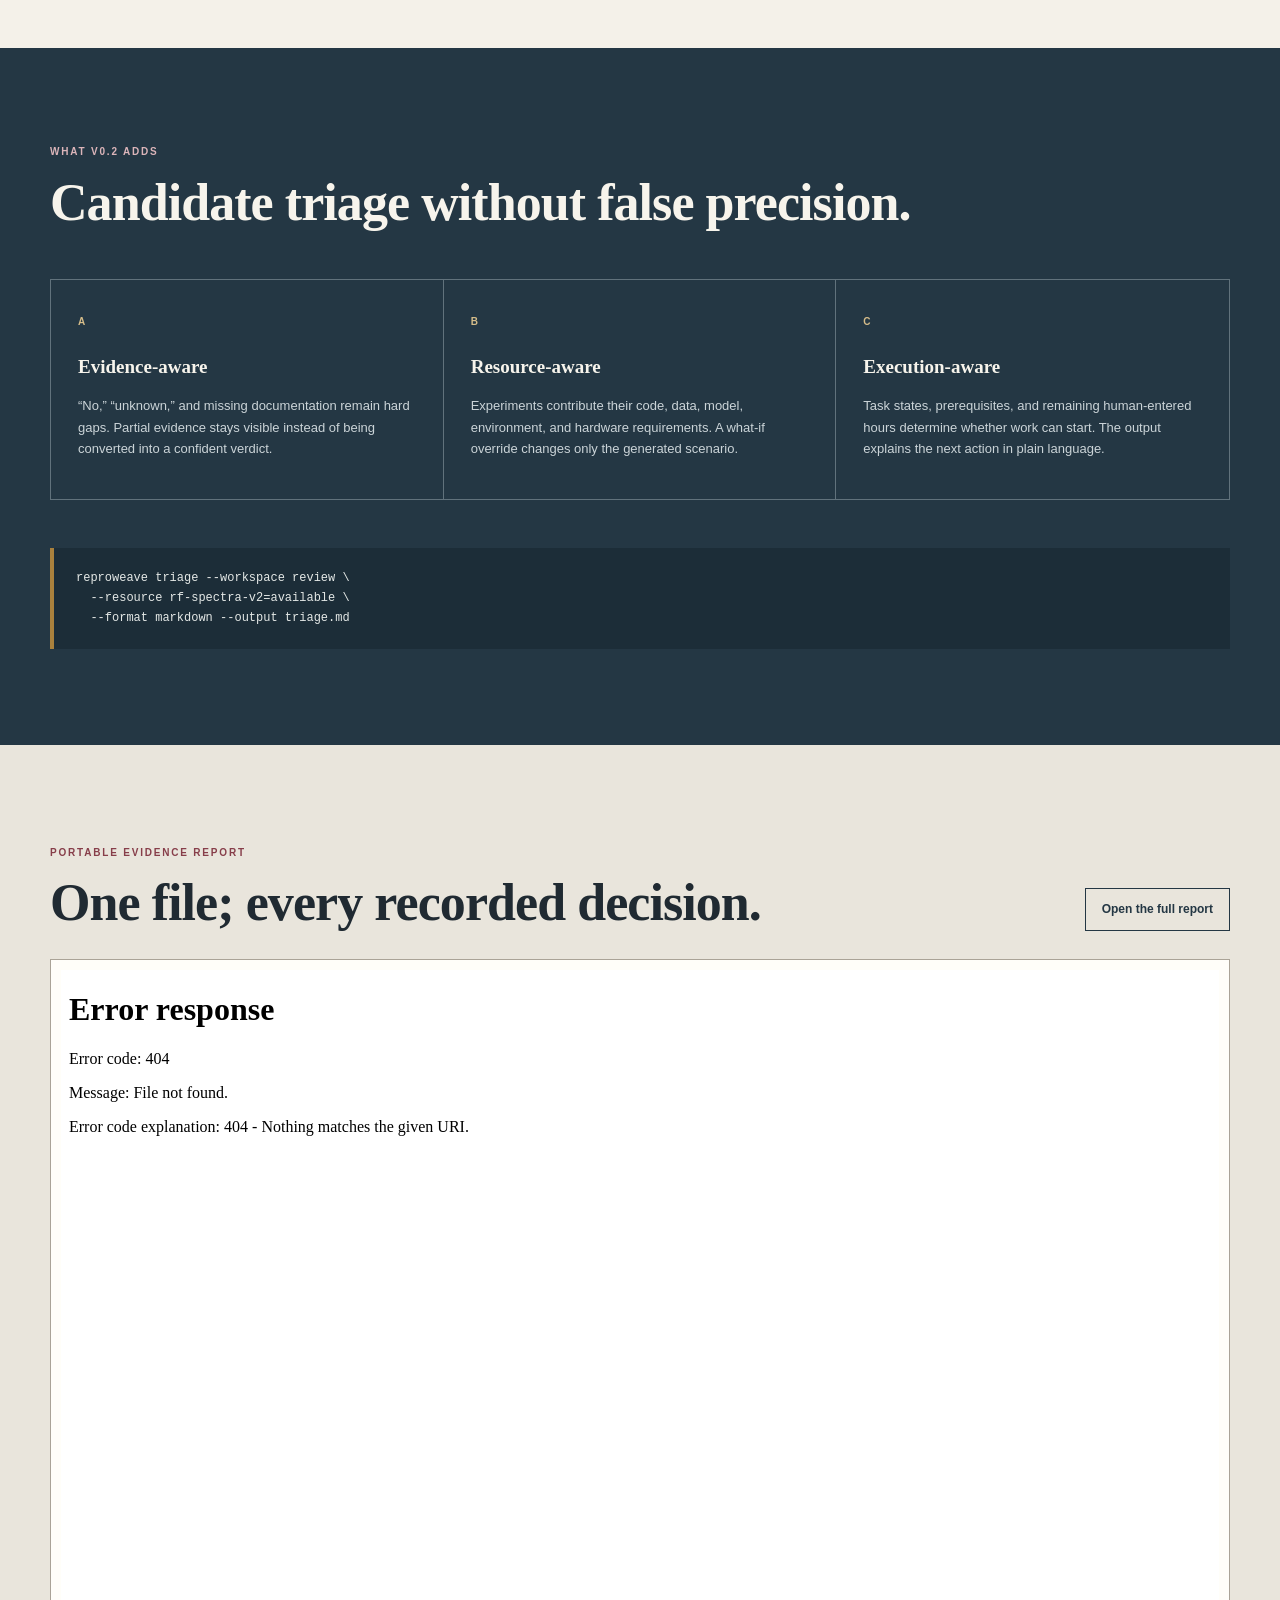
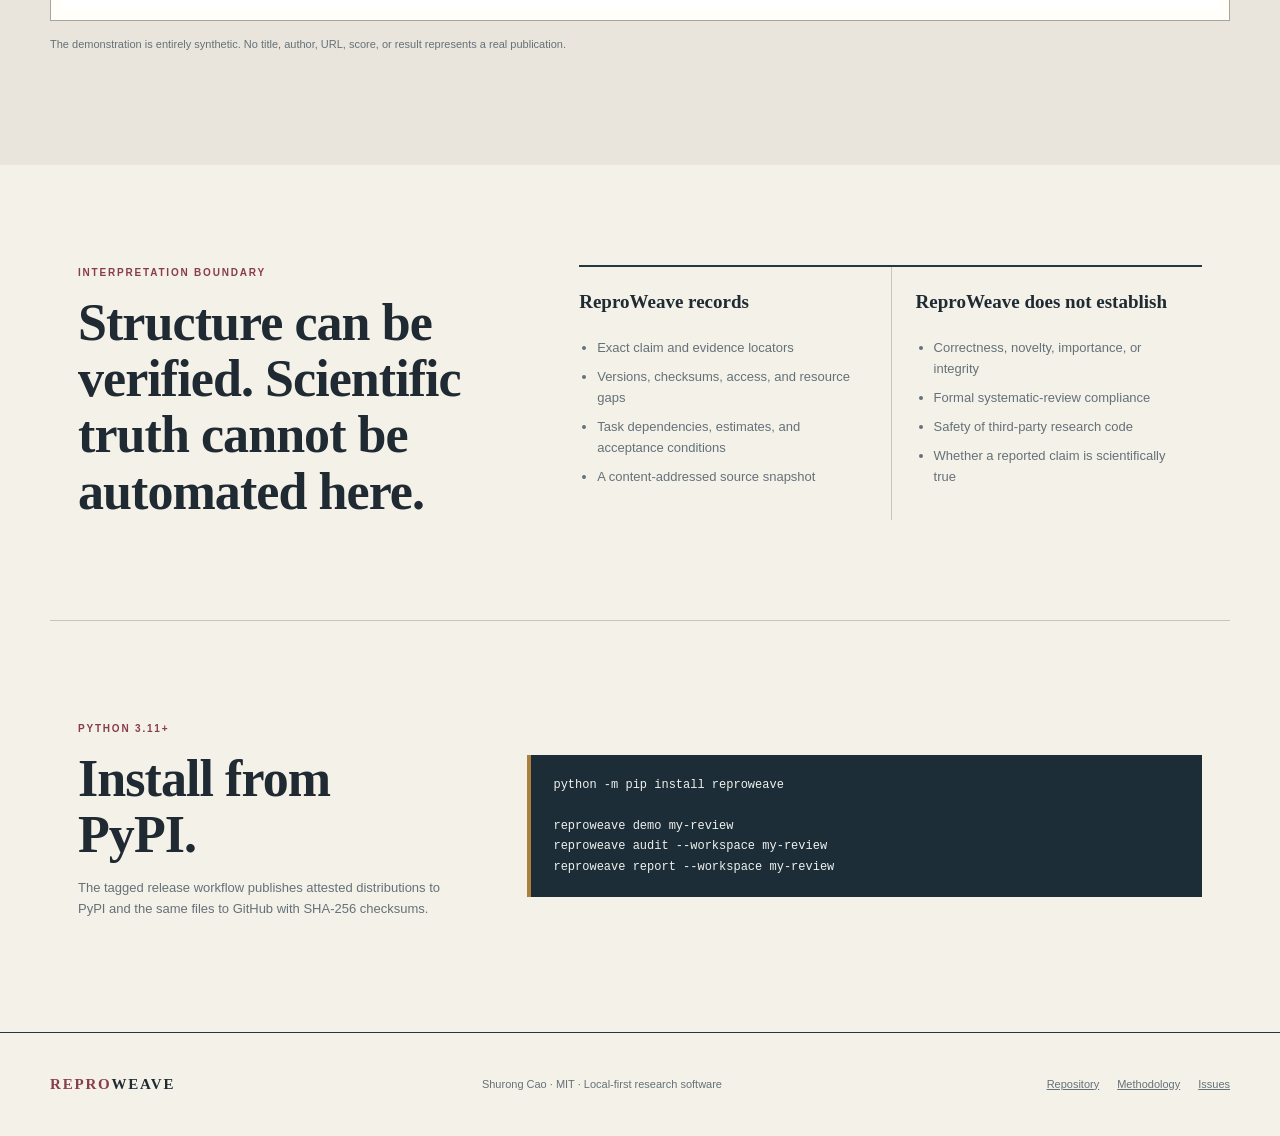
==== commit adc8e8c3: "Preflight bibliography imports and flag duplicates" ====
--- a/site/index.html
+++ b/site/index.html
@@ -28,7 +28,7 @@
   <main>
     <section class="hero">
       <div class="hero-copy">
-        <p class="label">Research software · local-first · v0.3.0</p>
+        <p class="label">Research software · local-first · v0.4.0</p>
         <h1>Decide what can be rebuilt before committing the lab.</h1>
         <p class="lede">ReproWeave connects a paper's claims to exact evidence, experiments,
         required resources, and dependency-aware work. It turns that record into an explicit
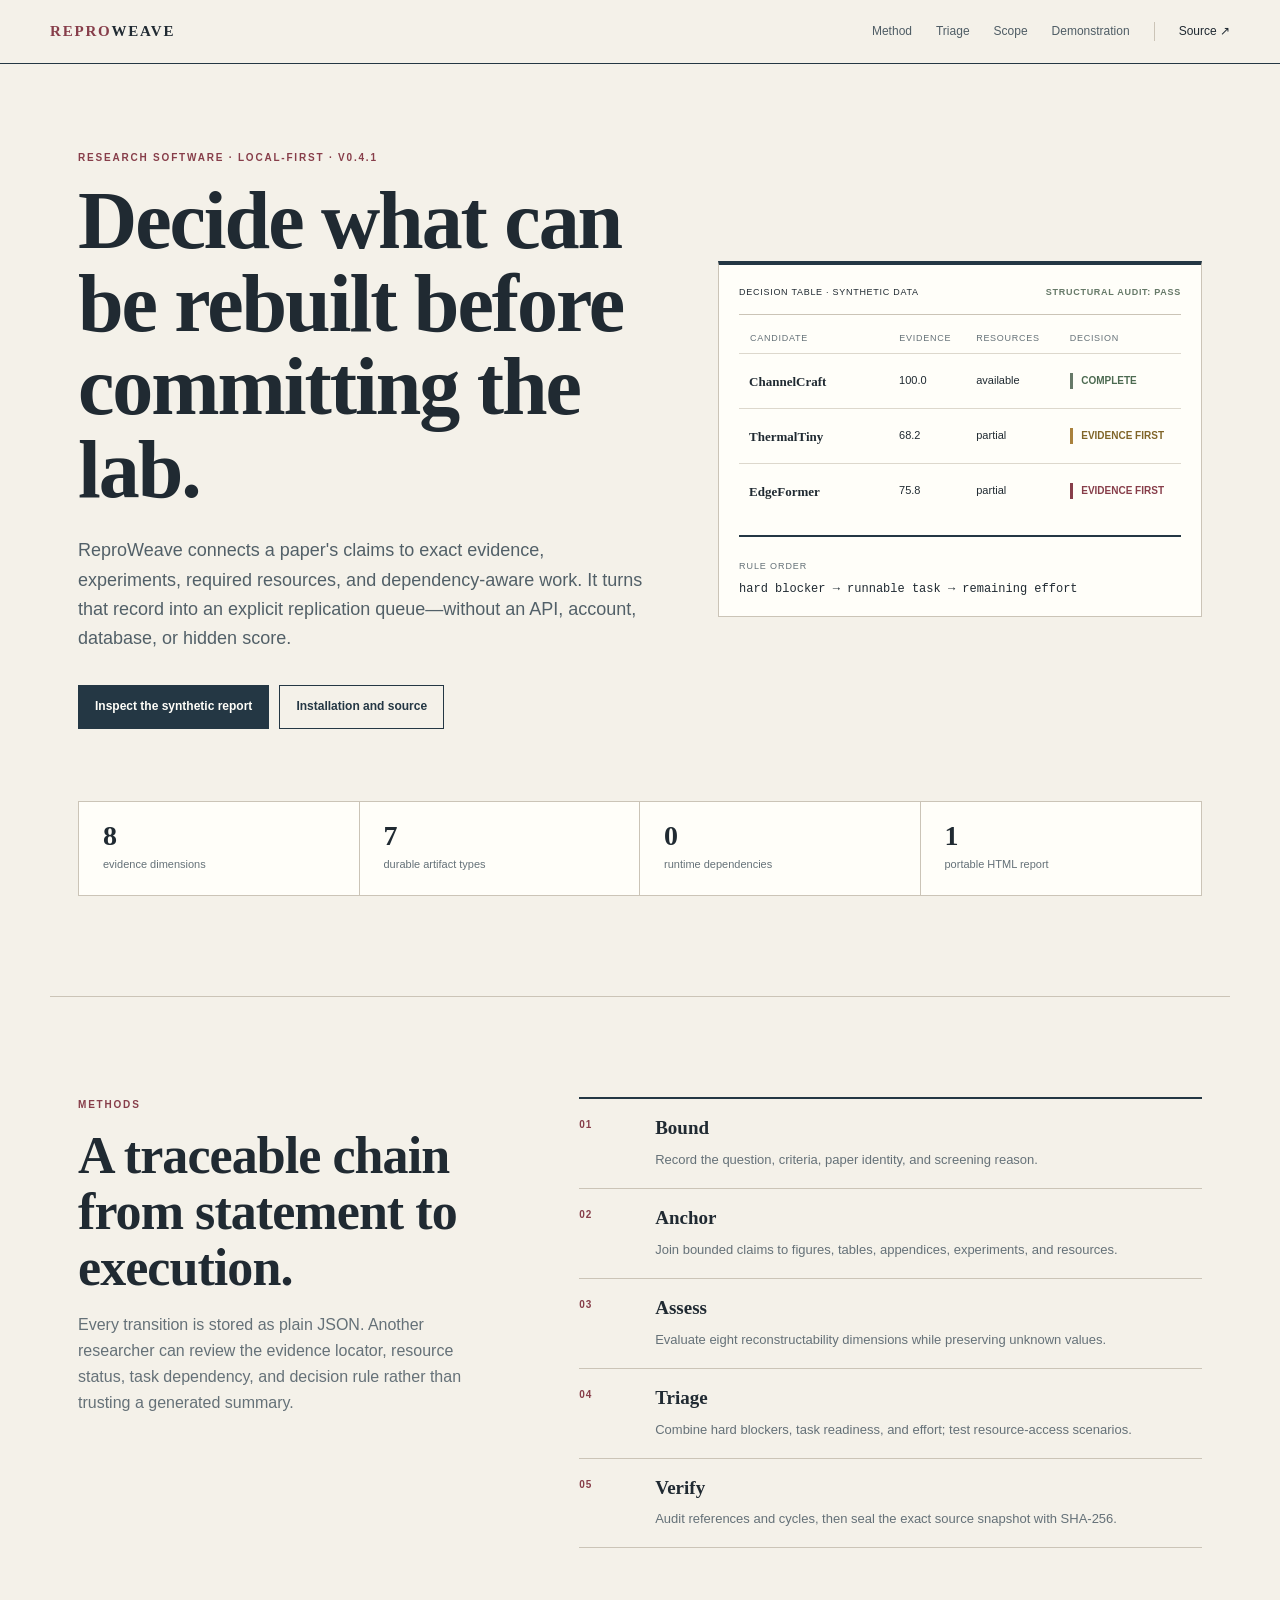
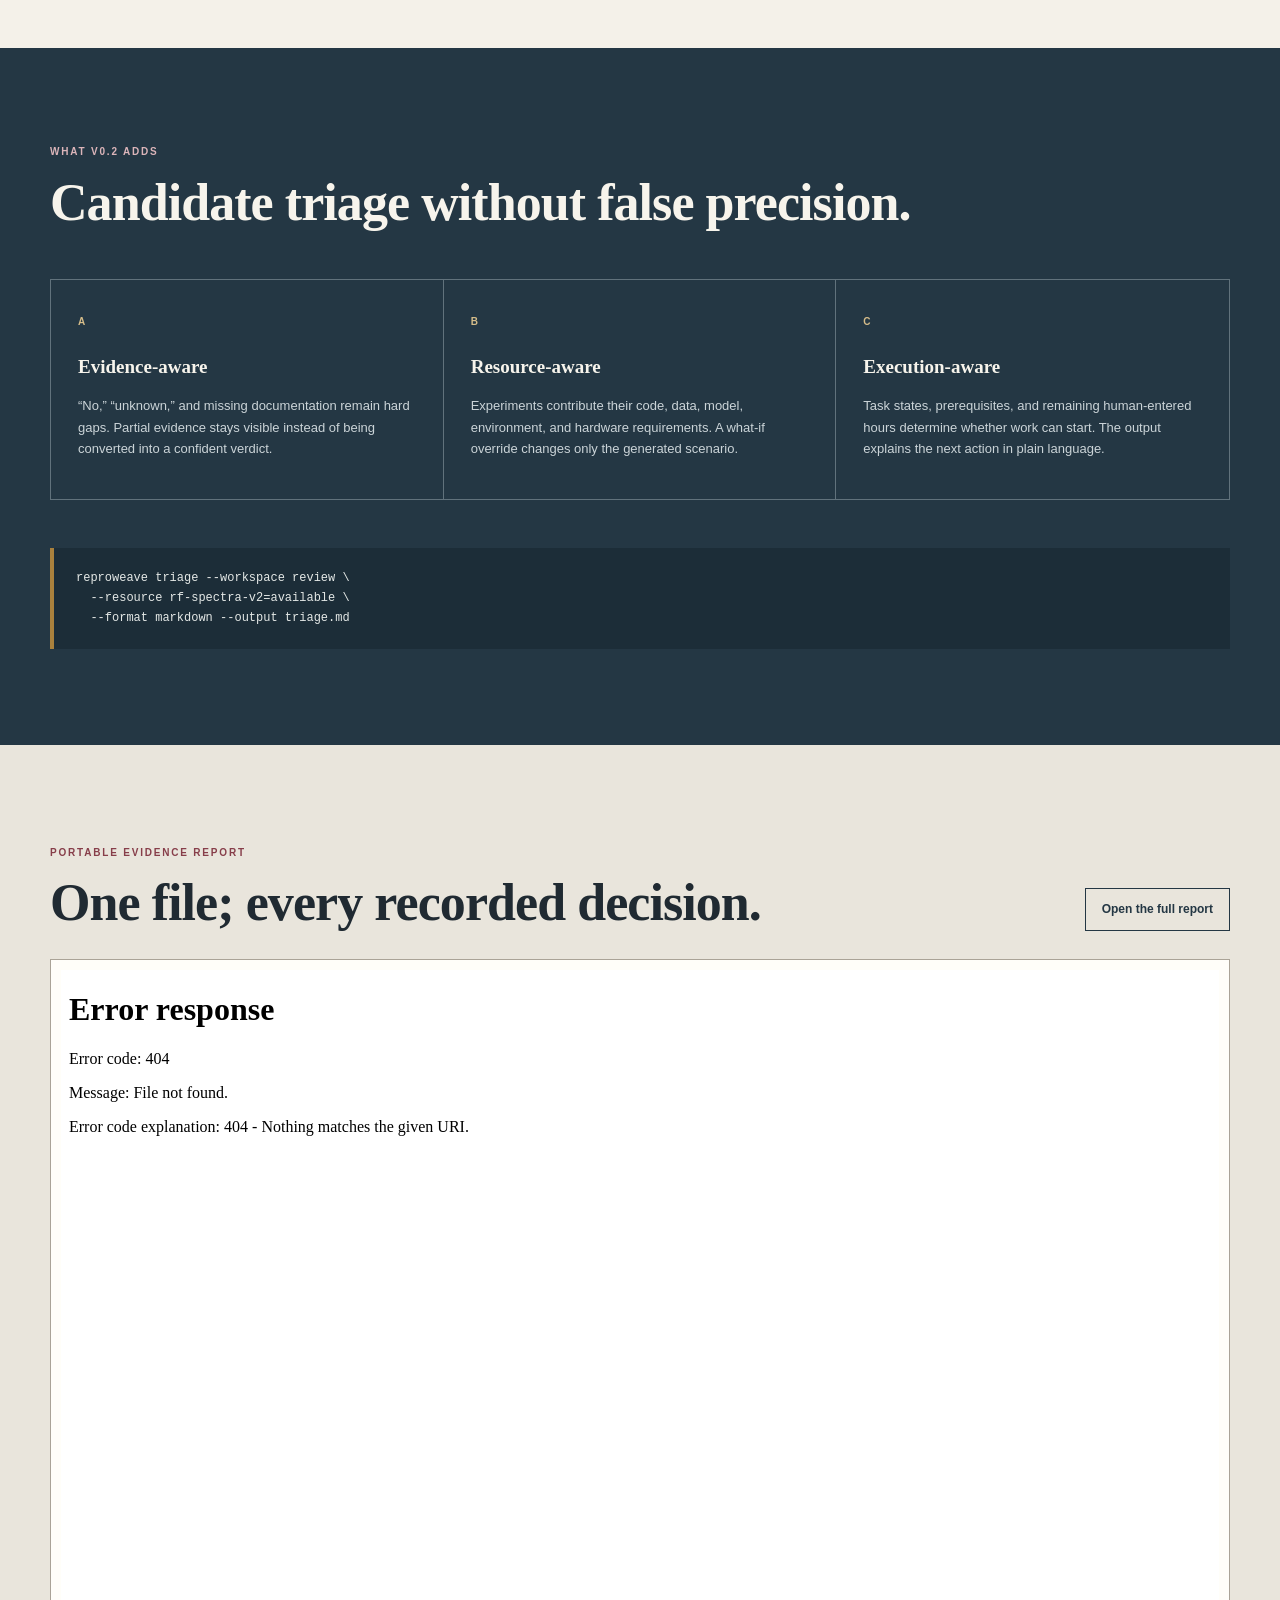
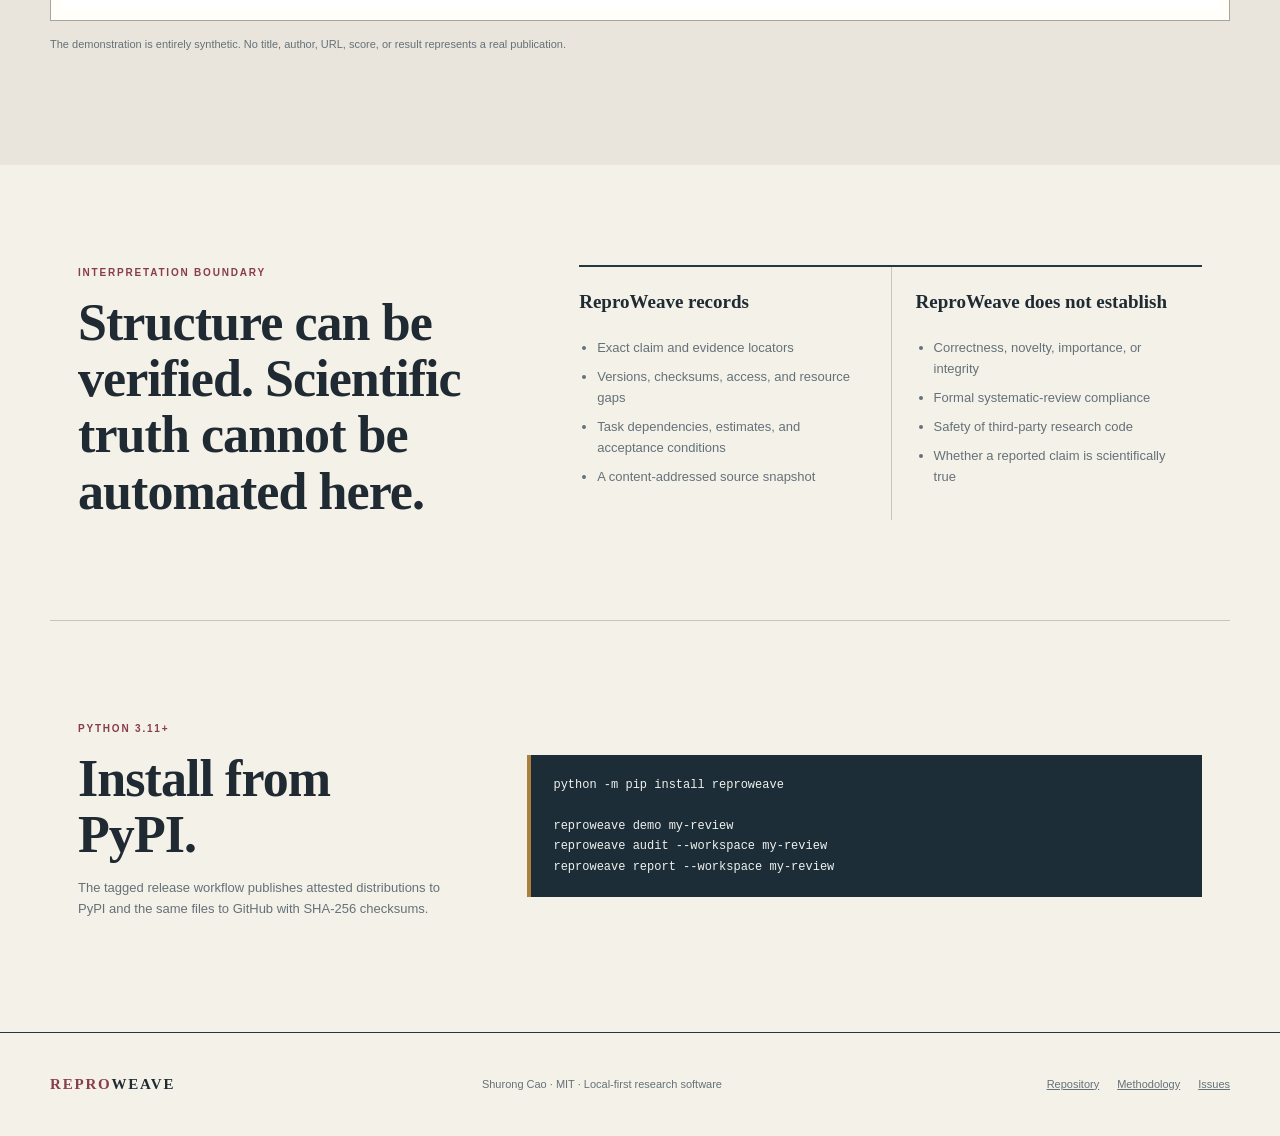
==== commit 8baced19: "Support deep Windows artifact paths" ====
--- a/site/index.html
+++ b/site/index.html
@@ -28,7 +28,7 @@
   <main>
     <section class="hero">
       <div class="hero-copy">
-        <p class="label">Research software · local-first · v0.4.0</p>
+        <p class="label">Research software · local-first · v0.4.1</p>
         <h1>Decide what can be rebuilt before committing the lab.</h1>
         <p class="lede">ReproWeave connects a paper's claims to exact evidence, experiments,
         required resources, and dependency-aware work. It turns that record into an explicit
